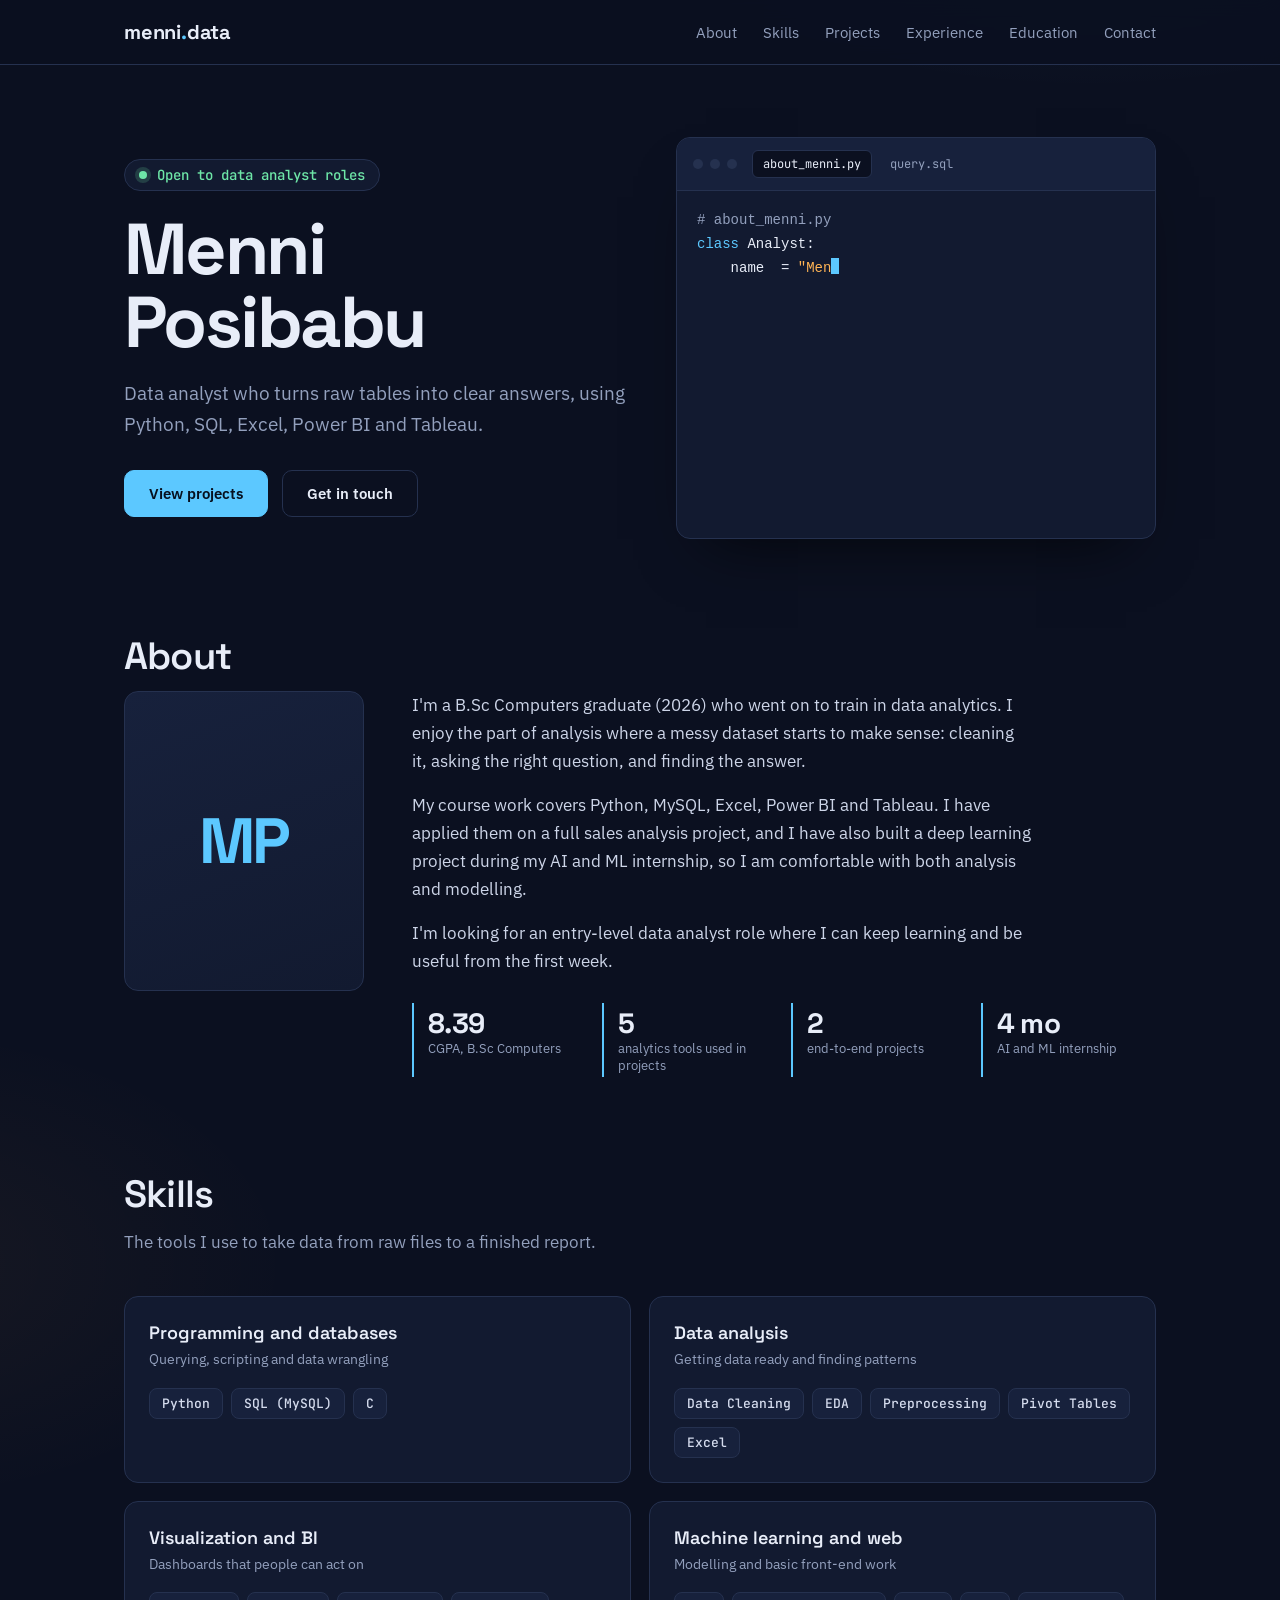
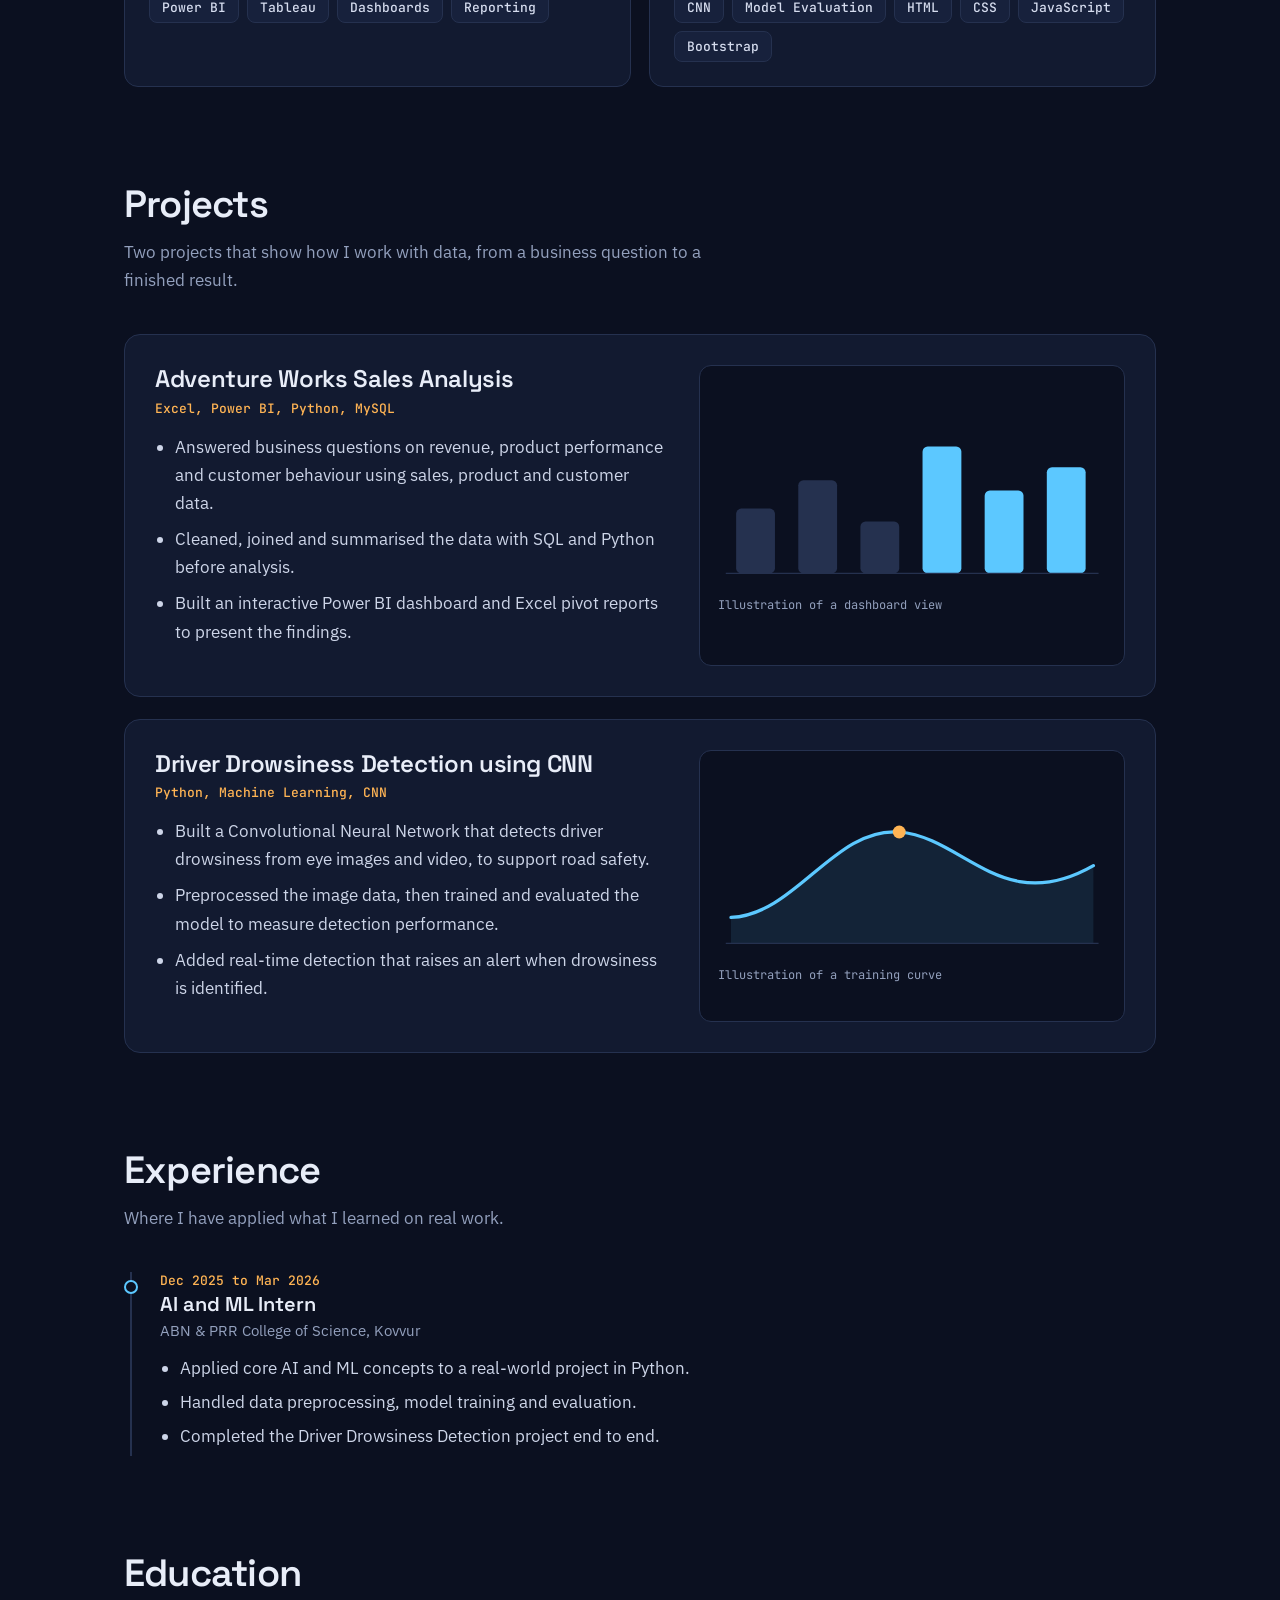
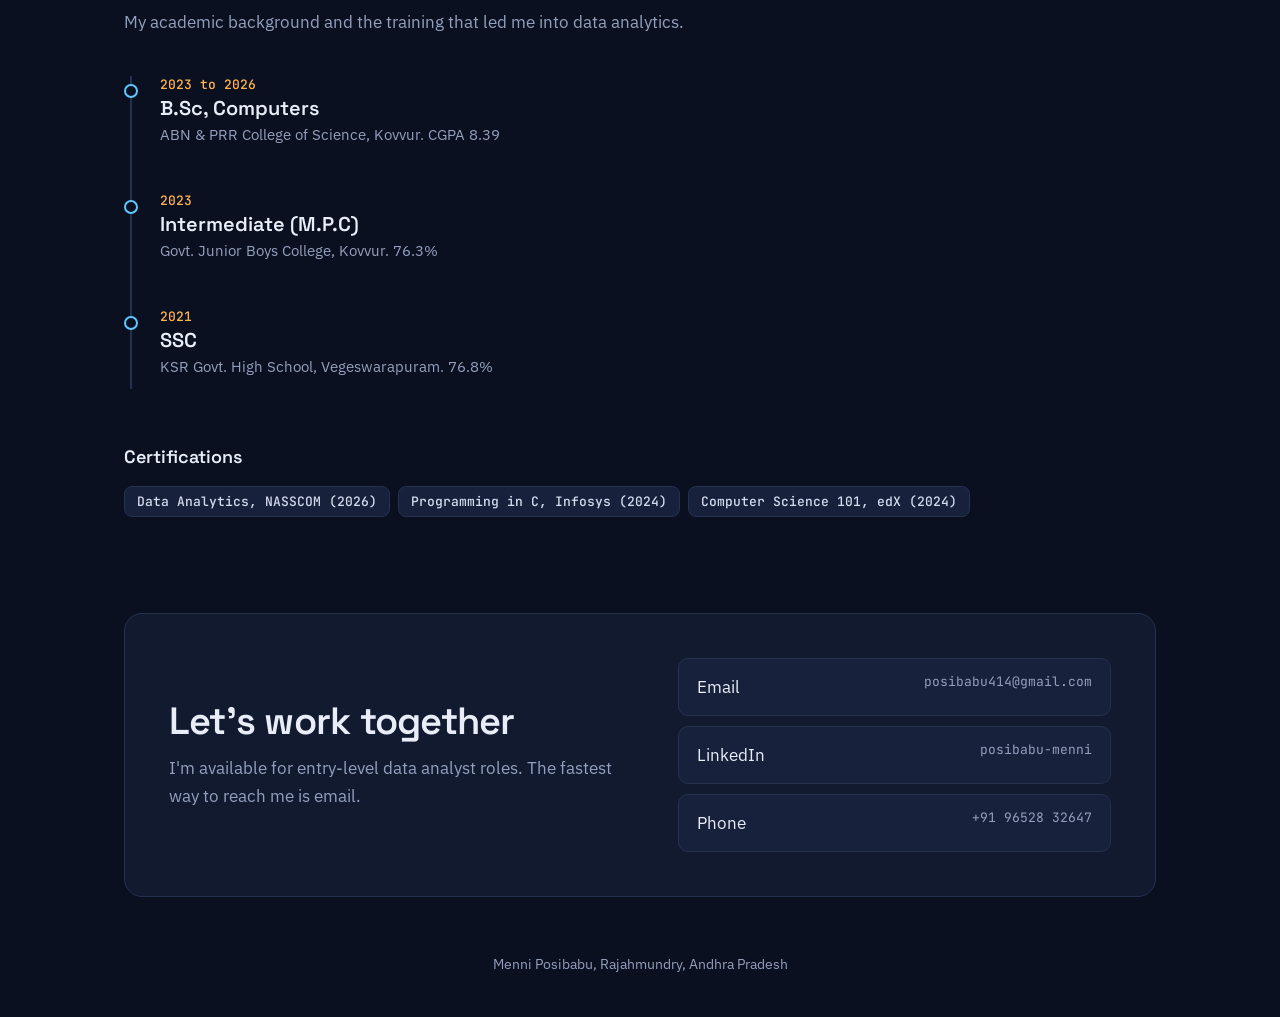
==== Menni Posibabu _ Portfolio.html @ 428c1a7e "Add files via upload" ====
<!DOCTYPE html>
<html lang="en">
<head>
<meta charset="utf-8">
<meta name="viewport" content="width=device-width, initial-scale=1, viewport-fit=cover">
<title>Menni Posibabu | Data Analyst Portfolio</title>
<meta name="description" content="Entry-level data analyst skilled in Python, SQL, Excel, Power BI and Tableau.">
<link rel="preconnect" href="https://fonts.googleapis.com">
<link rel="preconnect" href="https://fonts.gstatic.com" crossorigin>
<link href="https://fonts.googleapis.com/css2?family=IBM+Plex+Sans:wght@400;500;600&family=Space+Grotesk:wght@500;600;700&family=JetBrains+Mono:wght@400;500&display=swap" rel="stylesheet">
<style>
:root{
  color-scheme:dark;
  --bg:#0b1020; --panel:#121a30; --panel2:#17213c; --line:#25314f;
  --text:#e8edf8; --muted:#93a0bd; --accent:#5cc8ff; --accent2:#ffb454; --ok:#6ee7a8;
  --display:"Space Grotesk","Segoe UI",system-ui,sans-serif;
  --body:"IBM Plex Sans","Segoe UI",system-ui,sans-serif;
  --mono:"JetBrains Mono",ui-monospace,Consolas,monospace;
  box-sizing:border-box;
  padding-top:env(safe-area-inset-top,0px);
  padding-bottom:env(safe-area-inset-bottom,0px);
}
*,*::before,*::after{box-sizing:inherit}
html{scroll-behavior:smooth;scroll-padding-top:calc(72px + env(safe-area-inset-top,0px))}
body{margin:0;background:var(--bg);color:var(--text);font:400 17px/1.65 var(--body);-webkit-font-smoothing:antialiased;
  background-image:radial-gradient(900px 500px at 85% -5%,rgba(92,200,255,.10),transparent 60%),radial-gradient(700px 400px at -10% 30%,rgba(255,180,84,.05),transparent 60%)}
body::before{content:"";position:fixed;inset:0 0 auto;height:env(safe-area-inset-top,0px);z-index:30;background:var(--bg)}
a{color:inherit}
:focus-visible{outline:2px solid var(--accent);outline-offset:3px;border-radius:4px}
.wrap{max-width:1080px;margin:0 auto;padding:0 24px}

/* nav */
header{position:sticky;top:env(safe-area-inset-top,0px);z-index:20;background:rgba(11,16,32,.85);backdrop-filter:blur(10px);border-bottom:1px solid var(--line)}
nav{display:flex;align-items:center;justify-content:space-between;height:64px}
.logo{font:700 20px var(--display);text-decoration:none;letter-spacing:-.01em}
.logo span{color:var(--accent)}
nav ul{display:flex;gap:26px;list-style:none;margin:0;padding:0}
nav ul a{text-decoration:none;color:var(--muted);font-size:15px;transition:color .2s}
nav ul a:hover{color:var(--text)}
@media(max-width:700px){nav ul{gap:14px}nav ul li:nth-child(n+4){display:none}}

section{padding:96px 0 0}
h2{font:600 clamp(28px,4vw,38px)/1.15 var(--display);letter-spacing:-.02em;margin:0 0 12px}
.lead{color:var(--muted);max-width:60ch;margin:0 0 40px}

/* hero */
.hero{padding-top:72px;display:grid;grid-template-columns:1.05fr 1fr;gap:48px;align-items:center}
.status{display:inline-flex;align-items:center;gap:10px;font:500 14px var(--mono);color:var(--ok);border:1px solid var(--line);background:var(--panel);padding:6px 14px;border-radius:99px}
.status i{width:8px;height:8px;border-radius:50%;background:var(--ok);box-shadow:0 0 0 4px rgba(110,231,168,.18)}
h1{font:700 clamp(40px,6.4vw,72px)/1.02 var(--display);letter-spacing:-.035em;margin:22px 0 18px}
.hero p{color:var(--muted);font-size:19px;max-width:46ch;margin:0 0 30px}
.btns{display:flex;gap:14px;flex-wrap:wrap}
.btn{display:inline-block;padding:13px 24px;border-radius:10px;font:600 15px var(--body);text-decoration:none;border:1px solid var(--line);transition:transform .15s,border-color .2s,background .2s}
.btn:hover{transform:translateY(-2px);border-color:var(--accent)}
.btn.primary{background:var(--accent);color:#06101f;border-color:var(--accent)}
.btn.primary:hover{background:#86d8ff}

/* console - the one memorable element */
.console{background:var(--panel);border:1px solid var(--line);border-radius:14px;box-shadow:0 30px 60px -30px rgba(0,0,0,.7);overflow:hidden;font:400 14px/1.7 var(--mono)}
.console .bar{display:flex;align-items:center;gap:7px;padding:12px 16px;border-bottom:1px solid var(--line);background:var(--panel2);color:var(--muted);font-size:12px}
.console .bar b{width:10px;height:10px;border-radius:50%;background:var(--line)}
.console .bar .tab{font:inherit;color:var(--muted);background:transparent;border:1px solid transparent;border-radius:6px;padding:3px 10px;cursor:pointer}
.console .bar b+.tab{margin-left:8px}
.console .bar .tab.on{color:var(--text);background:var(--bg);border-color:var(--line)}
.console pre{margin:0;padding:18px 20px;white-space:pre-wrap;min-height:150px;color:var(--text)}
.k{color:var(--accent)}.s{color:var(--accent2)}.c{color:var(--muted)}
.caret{display:inline-block;width:8px;height:16px;background:var(--accent);vertical-align:-2px;animation:blink 1s steps(2) infinite}
@keyframes blink{50%{opacity:0}}
.result{padding:0 20px 18px;opacity:0;transition:opacity .6s}
.result.show{opacity:1}
.result table{width:100%;border-collapse:collapse;font-size:13px}
.result th,.result td{text-align:left;padding:8px 10px;border-top:1px solid var(--line);vertical-align:top}
.result th{color:var(--muted);font-weight:400;width:26%}
.result td{color:var(--text)}
@media(max-width:860px){.hero{grid-template-columns:1fr;gap:36px}}

/* about */
.about{display:grid;grid-template-columns:240px 1fr;gap:48px;align-items:start}
.photo{width:240px;height:300px;border-radius:14px;border:1px solid var(--line);background:linear-gradient(160deg,var(--panel2),var(--panel));display:grid;place-items:center;overflow:hidden}
.photo span{font:700 64px var(--display);color:var(--accent);letter-spacing:-.04em}
.photo img{width:100%;height:100%;object-fit:cover;display:none}
.photo.has-img img{display:block}.photo.has-img span{display:none}
.about p{margin:0 0 16px;max-width:62ch;color:#cdd5e8}
.facts{display:grid;grid-template-columns:repeat(4,1fr);gap:14px;margin-top:28px}
.fact{border-left:2px solid var(--accent);padding:2px 0 2px 14px}
.fact b{display:block;font:700 28px var(--display);letter-spacing:-.02em}
.fact small{color:var(--muted);font-size:13px;line-height:1.3;display:block}
@media(max-width:760px){.about{grid-template-columns:1fr;gap:28px}.photo{width:180px;height:220px}.facts{grid-template-columns:repeat(2,1fr)}}

/* skills */
.skills{display:grid;grid-template-columns:repeat(2,1fr);gap:18px}
.group{background:var(--panel);border:1px solid var(--line);border-radius:14px;padding:24px}
.group h3{font:600 18px var(--display);margin:0 0 4px}
.group p{margin:0 0 16px;color:var(--muted);font-size:14px}
.chips{display:flex;flex-wrap:wrap;gap:8px}
.chip{font:500 13px var(--mono);padding:6px 12px;border-radius:8px;background:var(--panel2);border:1px solid var(--line);color:#d5dcee}
@media(max-width:700px){.skills{grid-template-columns:1fr}}

/* projects */
.proj{display:grid;gap:22px}
.card{background:var(--panel);border:1px solid var(--line);border-radius:16px;padding:30px;display:grid;grid-template-columns:1.2fr 1fr;gap:32px;transition:border-color .25s}
.card:hover{border-color:#3a4c78}
.card h3{font:600 24px/1.2 var(--display);letter-spacing:-.015em;margin:0 0 6px}
.tag{color:var(--accent2);font:500 13px var(--mono);margin:0 0 16px}
.card ul{margin:0 0 20px;padding-left:20px;color:#cdd5e8}
.card li{margin-bottom:8px}
.viz{background:var(--bg);border:1px solid var(--line);border-radius:12px;padding:18px;display:flex;flex-direction:column;justify-content:center;min-height:200px}
.viz svg{width:100%;height:auto;display:block}
.viz small{color:var(--muted);font:12px var(--mono);margin-top:10px}
@media(max-width:820px){.card{grid-template-columns:1fr;padding:22px}}

/* experience */
.tl{border-left:2px solid var(--line);margin-left:6px;padding-left:28px;display:grid;gap:34px}
.item{position:relative}
.item::before{content:"";position:absolute;left:-36px;top:8px;width:14px;height:14px;border-radius:50%;background:var(--bg);border:2px solid var(--accent)}
.item .when{font:500 13px var(--mono);color:var(--accent2)}
.item h3{font:600 20px var(--display);margin:2px 0 2px}
.item .where{color:var(--muted);font-size:15px;margin-bottom:10px}
.item ul{margin:0;padding-left:20px;color:#cdd5e8}
.item li{margin-bottom:6px}
.sub{font:600 18px var(--display);margin:56px 0 18px}

/* contact */
.contact{text-align:left;background:var(--panel);border:1px solid var(--line);border-radius:18px;padding:44px;display:grid;grid-template-columns:1.1fr 1fr;gap:32px;align-items:center}
.contact h2{margin:0 0 10px}
.contact p{color:var(--muted);margin:0}
.links{display:grid;gap:10px}
.links a{display:flex;justify-content:space-between;gap:12px;padding:14px 18px;border:1px solid var(--line);border-radius:10px;text-decoration:none;background:var(--panel2);transition:border-color .2s,transform .15s;word-break:break-all}
.links a:hover{border-color:var(--accent);transform:translateX(3px)}
.links span{color:var(--muted);font:13px var(--mono);flex:none}
@media(max-width:760px){.contact{grid-template-columns:1fr;padding:28px}}
footer{padding:56px 0 40px;color:var(--muted);font-size:14px;text-align:center}

@media(prefers-reduced-motion:reduce){*{animation:none!important;transition:none!important;scroll-behavior:auto!important}.result{opacity:1}}
</style>
</head>
<body>
<header>
  <div class="wrap"><nav>
    <a class="logo" href="#top">menni<span>.</span>data</a>
    <ul>
      <li><a href="#about">About</a></li>
      <li><a href="#skills">Skills</a></li>
      <li><a href="#projects">Projects</a></li>
      <li><a href="#experience">Experience</a></li>
      <li><a href="#education">Education</a></li>
      <li><a href="#contact">Contact</a></li>
    </ul>
  </nav></div>
</header>

<main id="top">
<div class="wrap">

  <div class="hero">
    <div>
      <span class="status"><i></i>Open to data analyst roles</span>
      <h1>Menni Posibabu</h1>
      <p>Data analyst who turns raw tables into clear answers, using Python, SQL, Excel, Power BI and Tableau.</p>
      <div class="btns">
        <a class="btn primary" href="#projects">View projects</a>
        <a class="btn" href="#contact">Get in touch</a>
      </div>
    </div>
    <div class="console" aria-label="Animated code snippet describing Menni">
      <div class="bar"><b></b><b></b><b></b><button class="tab on" data-t="py" aria-pressed="true">about_menni.py</button><button class="tab" data-t="sql" aria-pressed="false">query.sql</button></div>
      <pre id="q" aria-live="off"></pre>
      <div class="result" id="res">
        <table>
          <tr><th>role</th><td>Data Analyst (entry level)</td></tr>
          <tr><th>tools</th><td>Python, MySQL, Excel, Power BI, Tableau</td></tr>
          <tr><th>based_in</th><td>Rajahmundry, India</td></tr>
          <tr><th>status</th><td style="color:var(--ok)">open_to_work = TRUE</td></tr>
        </table>
      </div>
    </div>
  </div>

  <section id="about">
    <h2>About</h2>
    <div class="about">
      <div class="photo" id="photo">
        <!-- To add your photo, set the src below to your image file, e.g. src="me.jpg" -->
        <img id="photoimg" alt="Portrait of Menni Posibabu" src="">
        <span>MP</span>
      </div>
      <div>
        <p>I'm a B.Sc Computers graduate (2026) who went on to train in data analytics. I enjoy the part of analysis where a messy dataset starts to make sense: cleaning it, asking the right question, and finding the answer.</p>
        <p>My course work covers Python, MySQL, Excel, Power BI and Tableau. I have applied them on a full sales analysis project, and I have also built a deep learning project during my AI and ML internship, so I am comfortable with both analysis and modelling.</p>
        <p>I'm looking for an entry-level data analyst role where I can keep learning and be useful from the first week.</p>
        <div class="facts">
          <div class="fact"><b>8.39</b><small>CGPA, B.Sc Computers</small></div>
          <div class="fact"><b>5</b><small>analytics tools used in projects</small></div>
          <div class="fact"><b>2</b><small>end-to-end projects</small></div>
          <div class="fact"><b>4 mo</b><small>AI and ML internship</small></div>
        </div>
      </div>
    </div>
  </section>

  <section id="skills">
    <h2>Skills</h2>
    <p class="lead">The tools I use to take data from raw files to a finished report.</p>
    <div class="skills">
      <div class="group"><h3>Programming and databases</h3><p>Querying, scripting and data wrangling</p>
        <div class="chips"><span class="chip">Python</span><span class="chip">SQL (MySQL)</span><span class="chip">C</span></div></div>
      <div class="group"><h3>Data analysis</h3><p>Getting data ready and finding patterns</p>
        <div class="chips"><span class="chip">Data Cleaning</span><span class="chip">EDA</span><span class="chip">Preprocessing</span><span class="chip">Pivot Tables</span><span class="chip">Excel</span></div></div>
      <div class="group"><h3>Visualization and BI</h3><p>Dashboards that people can act on</p>
        <div class="chips"><span class="chip">Power BI</span><span class="chip">Tableau</span><span class="chip">Dashboards</span><span class="chip">Reporting</span></div></div>
      <div class="group"><h3>Machine learning and web</h3><p>Modelling and basic front-end work</p>
        <div class="chips"><span class="chip">CNN</span><span class="chip">Model Evaluation</span><span class="chip">HTML</span><span class="chip">CSS</span><span class="chip">JavaScript</span><span class="chip">Bootstrap</span></div></div>
    </div>
  </section>

  <section id="projects">
    <h2>Projects</h2>
    <p class="lead">Two projects that show how I work with data, from a business question to a finished result.</p>
    <div class="proj">

      <article class="card">
        <div>
          <h3>Adventure Works Sales Analysis</h3>
          <p class="tag">Excel, Power BI, Python, MySQL</p>
          <ul>
            <li>Answered business questions on revenue, product performance and customer behaviour using sales, product and customer data.</li>
            <li>Cleaned, joined and summarised the data with SQL and Python before analysis.</li>
            <li>Built an interactive Power BI dashboard and Excel pivot reports to present the findings.</li>
          </ul>
        </div>
        <div class="viz" aria-hidden="true">
          <svg viewBox="0 0 300 130" role="img">
            <g fill="#25314f"><rect x="14" y="70" width="30" height="50" rx="4"/><rect x="62" y="48" width="30" height="72" rx="4"/><rect x="110" y="80" width="30" height="40" rx="4"/></g>
            <g fill="#5cc8ff"><rect x="158" y="22" width="30" height="98" rx="4"/><rect x="206" y="56" width="30" height="64" rx="4"/><rect x="254" y="38" width="30" height="82" rx="4"/></g>
            <line x1="6" y1="120" x2="294" y2="120" stroke="#25314f"/>
          </svg>
          <small>Illustration of a dashboard view</small>
        </div>
      </article>

      <article class="card">
        <div>
          <h3>Driver Drowsiness Detection using CNN</h3>
          <p class="tag">Python, Machine Learning, CNN</p>
          <ul>
            <li>Built a Convolutional Neural Network that detects driver drowsiness from eye images and video, to support road safety.</li>
            <li>Preprocessed the image data, then trained and evaluated the model to measure detection performance.</li>
            <li>Added real-time detection that raises an alert when drowsiness is identified.</li>
          </ul>
        </div>
        <div class="viz" aria-hidden="true">
          <svg viewBox="0 0 300 130" role="img">
            <g fill="none" stroke="#5cc8ff" stroke-width="2.5" stroke-linecap="round" stroke-linejoin="round">
              <path d="M10 100 C60 98 90 30 140 34 S220 100 290 60"/>
            </g>
            <path d="M10 100 C60 98 90 30 140 34 S220 100 290 60 L290 120 L10 120Z" fill="#5cc8ff" opacity=".1"/>
            <circle cx="140" cy="34" r="5" fill="#ffb454"/>
            <line x1="6" y1="120" x2="294" y2="120" stroke="#25314f"/>
          </svg>
          <small>Illustration of a training curve</small>
        </div>
      </article>

    </div>
  </section>

  <section id="experience">
    <h2>Experience</h2>
    <p class="lead">Where I have applied what I learned on real work.</p>
    <div class="tl">
      <div class="item">
        <div class="when">Dec 2025 to Mar 2026</div>
        <h3>AI and ML Intern</h3>
        <div class="where">ABN &amp; PRR College of Science, Kovvur</div>
        <ul>
          <li>Applied core AI and ML concepts to a real-world project in Python.</li>
          <li>Handled data preprocessing, model training and evaluation.</li>
          <li>Completed the Driver Drowsiness Detection project end to end.</li>
        </ul>
      </div>
    </div>
  </section>

  <section id="education">
    <h2>Education</h2>
    <p class="lead">My academic background and the training that led me into data analytics.</p>
    <div class="tl">
      <div class="item">
        <div class="when">2023 to 2026</div>
        <h3>B.Sc, Computers</h3>
        <div class="where">ABN &amp; PRR College of Science, Kovvur. CGPA 8.39</div>
      </div>
      <div class="item">
        <div class="when">2023</div>
        <h3>Intermediate (M.P.C)</h3>
        <div class="where">Govt. Junior Boys College, Kovvur. 76.3%</div>
      </div>
      <div class="item">
        <div class="when">2021</div>
        <h3>SSC</h3>
        <div class="where">KSR Govt. High School, Vegeswarapuram. 76.8%</div>
      </div>
    </div>
    <h3 class="sub">Certifications</h3>
    <div class="chips">
      <span class="chip">Data Analytics, NASSCOM (2026)</span>
      <span class="chip">Programming in C, Infosys (2024)</span>
      <span class="chip">Computer Science 101, edX (2024)</span>
    </div>
  </section>

  <section id="contact">
    <div class="contact">
      <div>
        <h2>Let's work together</h2>
        <p>I'm available for entry-level data analyst roles. The fastest way to reach me is email.</p>
      </div>
      <div class="links">
        <a href="mailto:posibabu414@gmail.com">Email <span>posibabu414@gmail.com</span></a>
        <a href="https://linkedin.com/in/posibabu-menni-a346b5442" target="_blank" rel="noopener">LinkedIn <span>posibabu-menni</span></a>
        <a href="tel:+919652832647">Phone <span>+91 96528 32647</span></a>
      </div>
    </div>
  </section>

</div>
</main>
<footer><div class="wrap">Menni Posibabu, Rajahmundry, Andhra Pradesh</div></footer>

<script>
(function(){
  var img=document.getElementById('photoimg'),box=document.getElementById('photo');
  if(img.getAttribute('src')){box.classList.add('has-img')}
  var q=document.getElementById('q'),res=document.getElementById('res'),tabs=document.querySelectorAll('.tab');
  var code={
    py:'<span class="c"># about_menni.py</span>\n<span class="k">class</span> Analyst:\n    name  = <span class="s">"Menni Posibabu"</span>\n    tools = [<span class="s">"Python"</span>, <span class="s">"SQL"</span>, <span class="s">"Excel"</span>, <span class="s">"Power BI"</span>, <span class="s">"Tableau"</span>]\n    open_to_work = <span class="k">True</span>\n\n<span class="k">print</span>(Analyst.name)',
    sql:'<span class="k">SELECT</span> role, tools, based_in, status\n<span class="k">FROM</span>   analyst\n<span class="k">WHERE</span>  name = <span class="s">\'Menni Posibabu\'</span>;'
  };
  var reduce=window.matchMedia('(prefers-reduced-motion: reduce)').matches;
  var run=0;
  function part(html,n){
    var out='',inTag=false,count=0,idx=0;
    while(idx<html.length&&count<n){
      var ch=html[idx];
      if(ch==='<'){inTag=true}
      out+=ch;
      if(ch==='>'&&inTag){inTag=false}
      else if(!inTag){count++}
      idx++;
    }
    var opens=(out.match(/<span/g)||[]).length,closes=(out.match(/<\/span>/g)||[]).length;
    if(opens>closes){out+='</span>'}
    return out;
  }
  function typeIt(key){
    var id=++run,html=code[key],plain=html.replace(/<[^>]+>/g,''),i=0;
    res.classList.remove('show');
    if(reduce){q.innerHTML=html;res.classList.add('show');return}
    function tick(){
      if(id!==run)return;
      i++;
      q.innerHTML=part(html,i)+'<span class="caret"></span>';
      if(i<plain.length){setTimeout(tick,i%11===0?70:20)}
      else{setTimeout(function(){if(id!==run)return;q.innerHTML=html;res.classList.add('show')},300)}
    }
    setTimeout(tick,key==='py'?500:100);
  }
  tabs.forEach(function(t){
    t.addEventListener('click',function(){
      tabs.forEach(function(x){x.classList.remove('on');x.setAttribute('aria-pressed','false')});
      t.classList.add('on');t.setAttribute('aria-pressed','true');
      typeIt(t.getAttribute('data-t'));
    });
  });
  typeIt('py');
})();
</script>
</body>
</html>
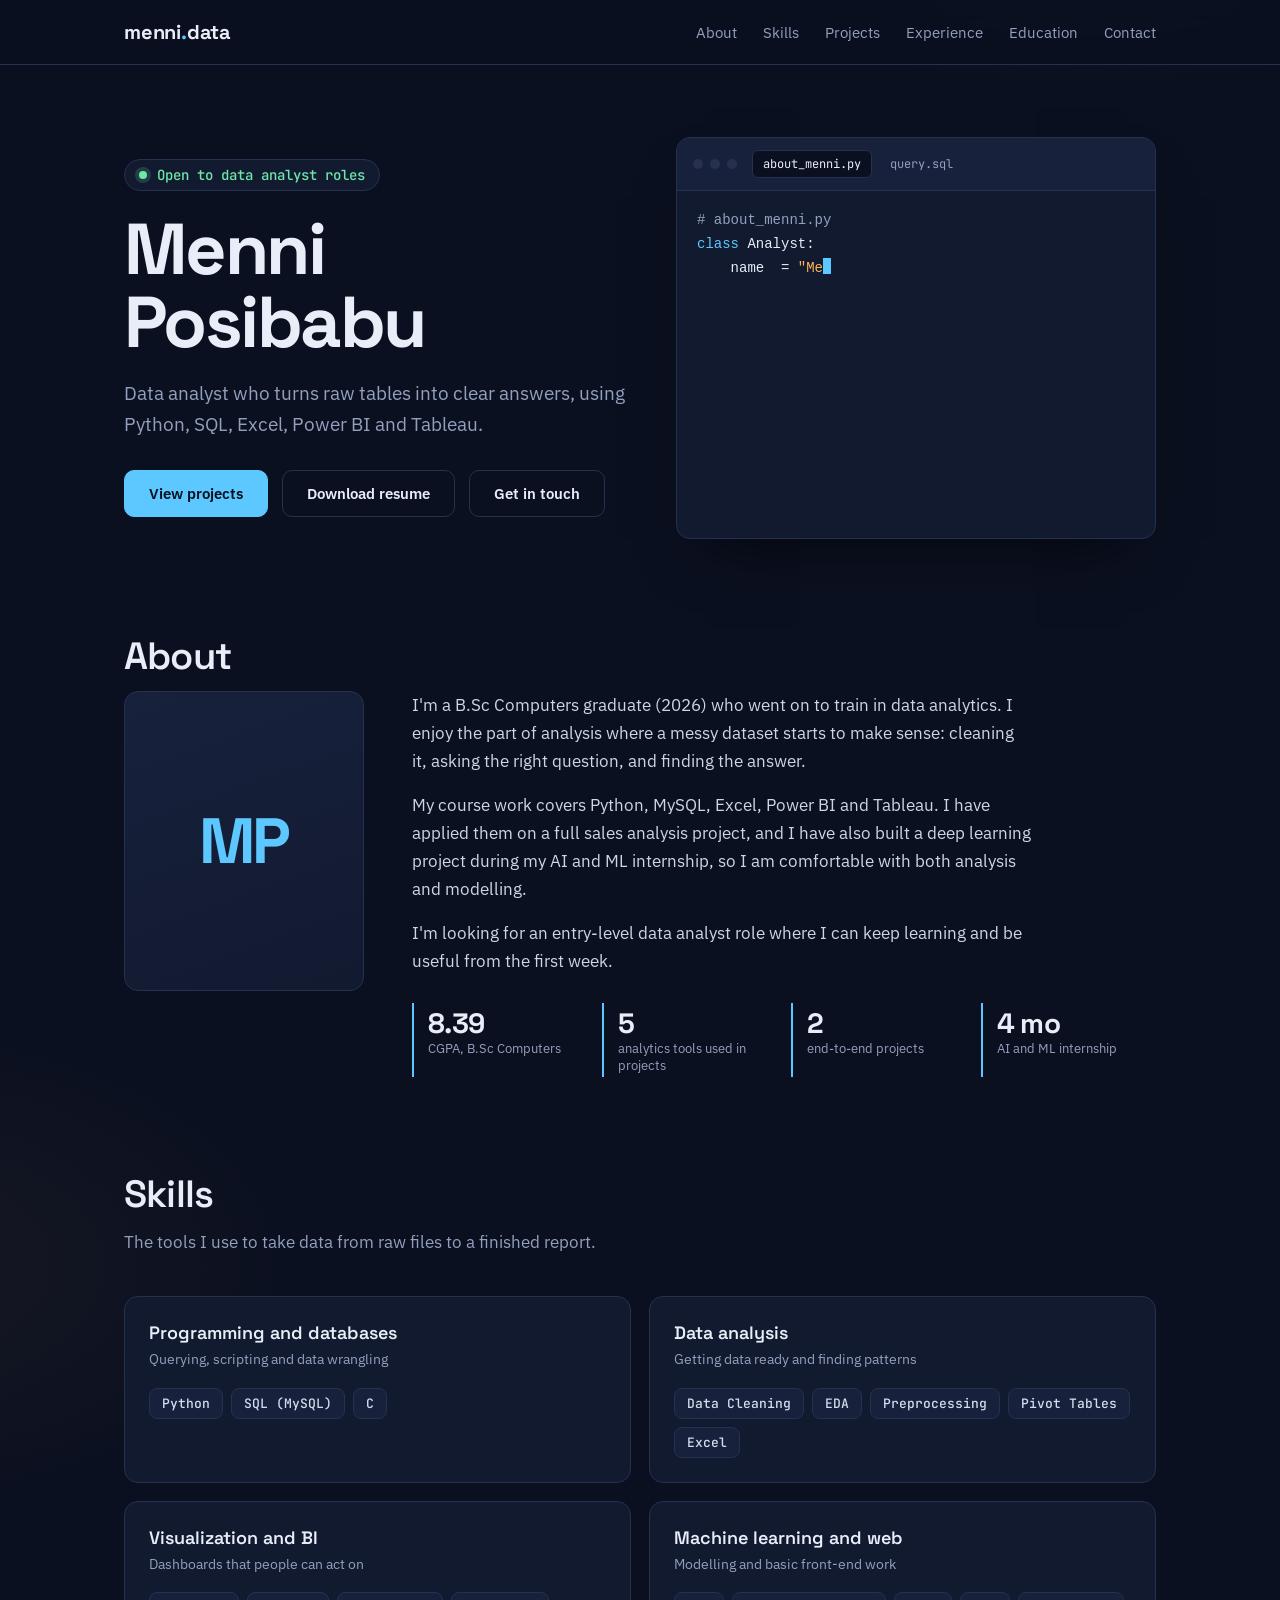
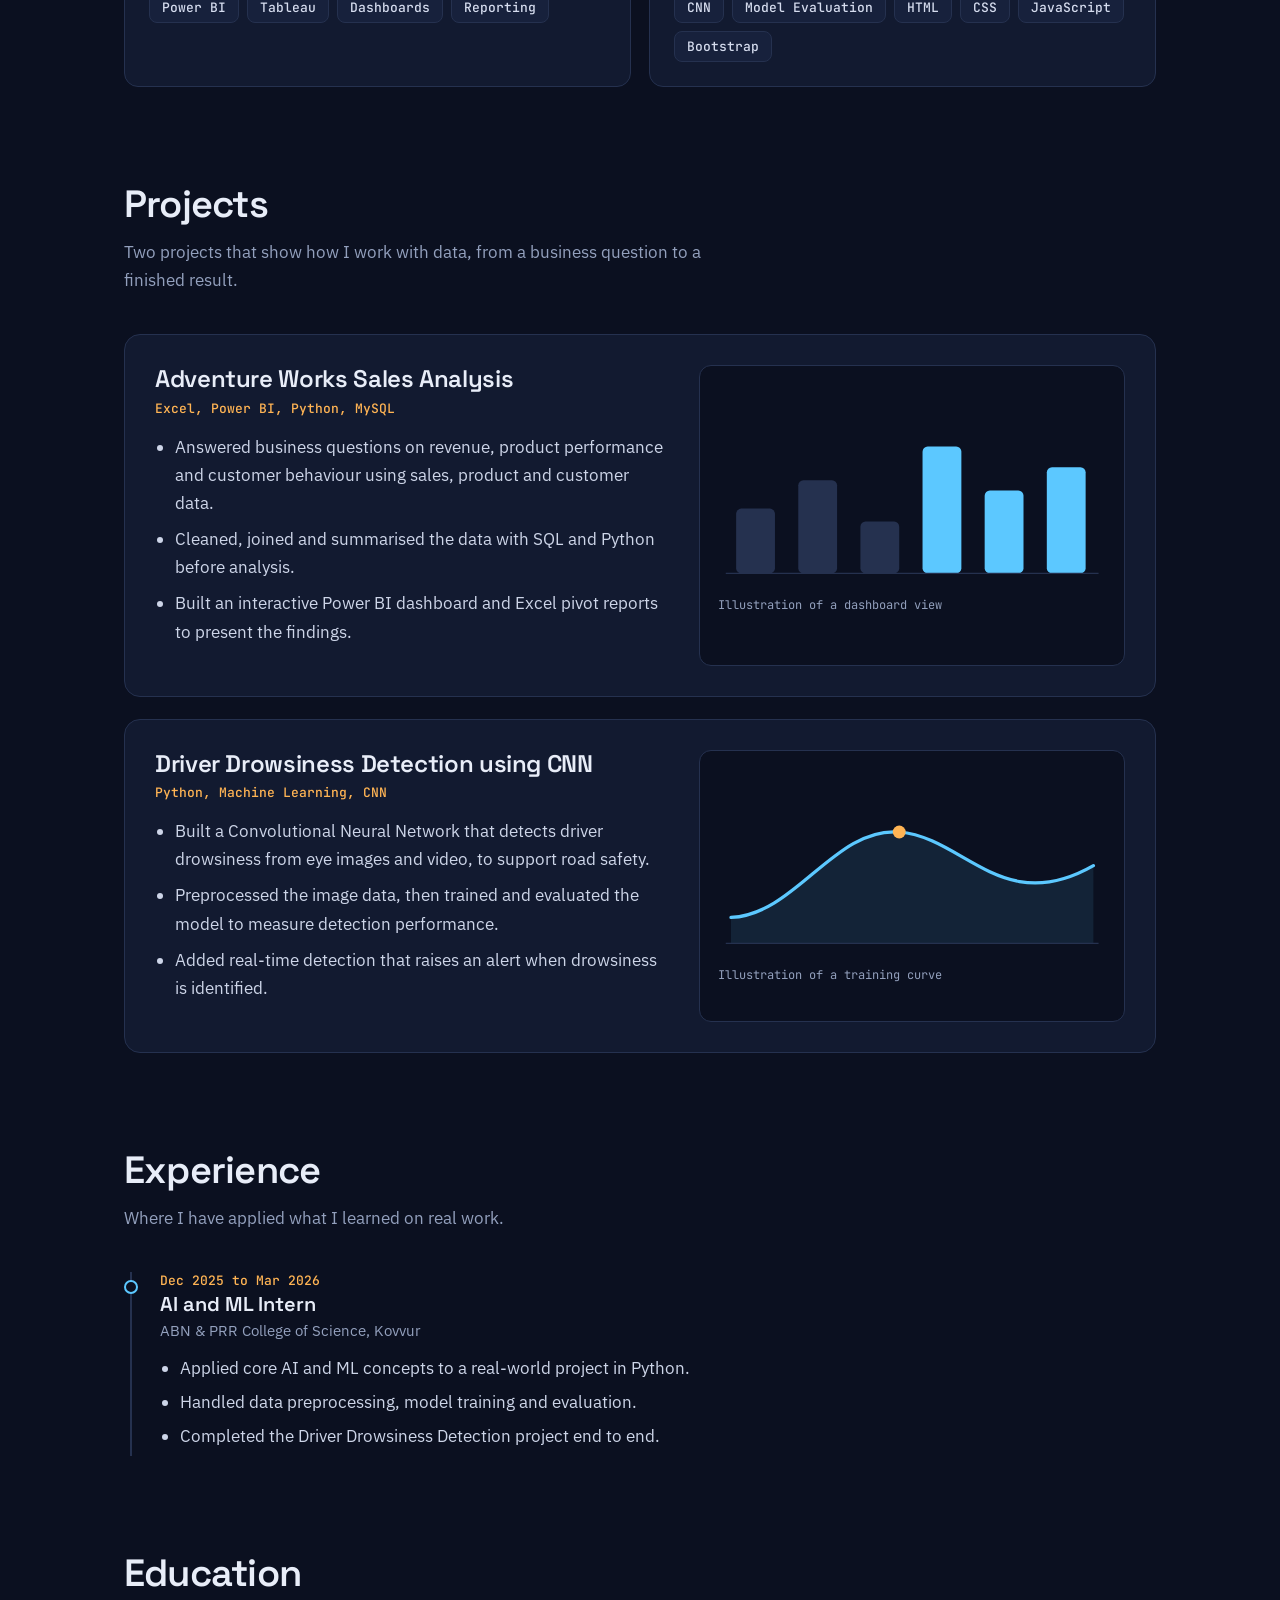
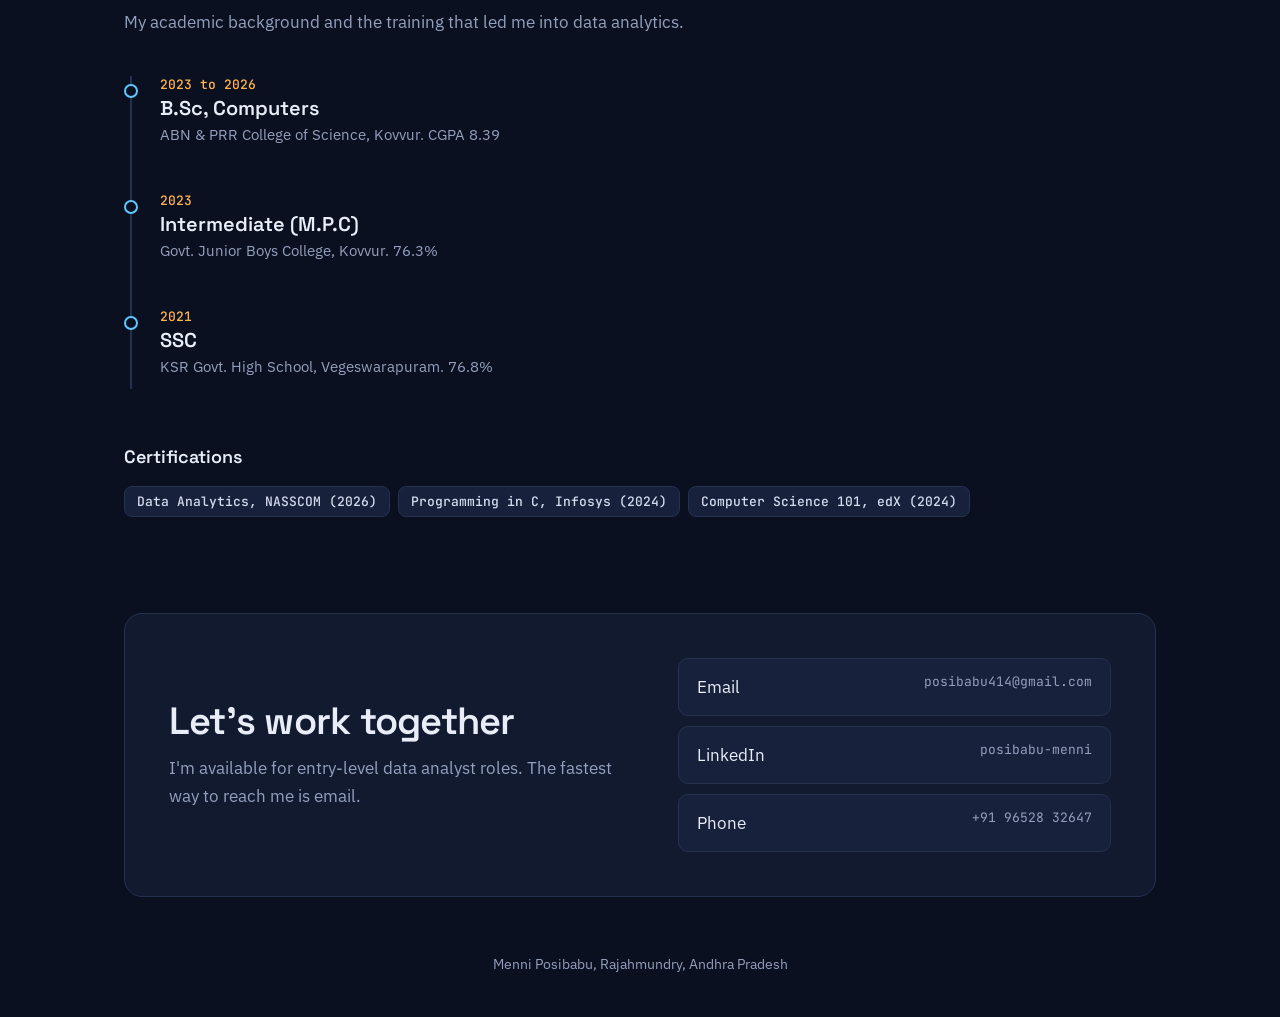
==== commit a8b5ecc6: "Add files via upload" ====
--- a/Menni Posibabu _ Portfolio.html
+++ b/Menni Posibabu _ Portfolio.html
@@ -159,6 +159,7 @@
       <p>Data analyst who turns raw tables into clear answers, using Python, SQL, Excel, Power BI and Tableau.</p>
       <div class="btns">
         <a class="btn primary" href="#projects">View projects</a>
+        <a class="btn" href="MyResume(word).docx" download="Menni_Posibabu_Resume.docx">Download resume</a>
         <a class="btn" href="#contact">Get in touch</a>
       </div>
     </div>
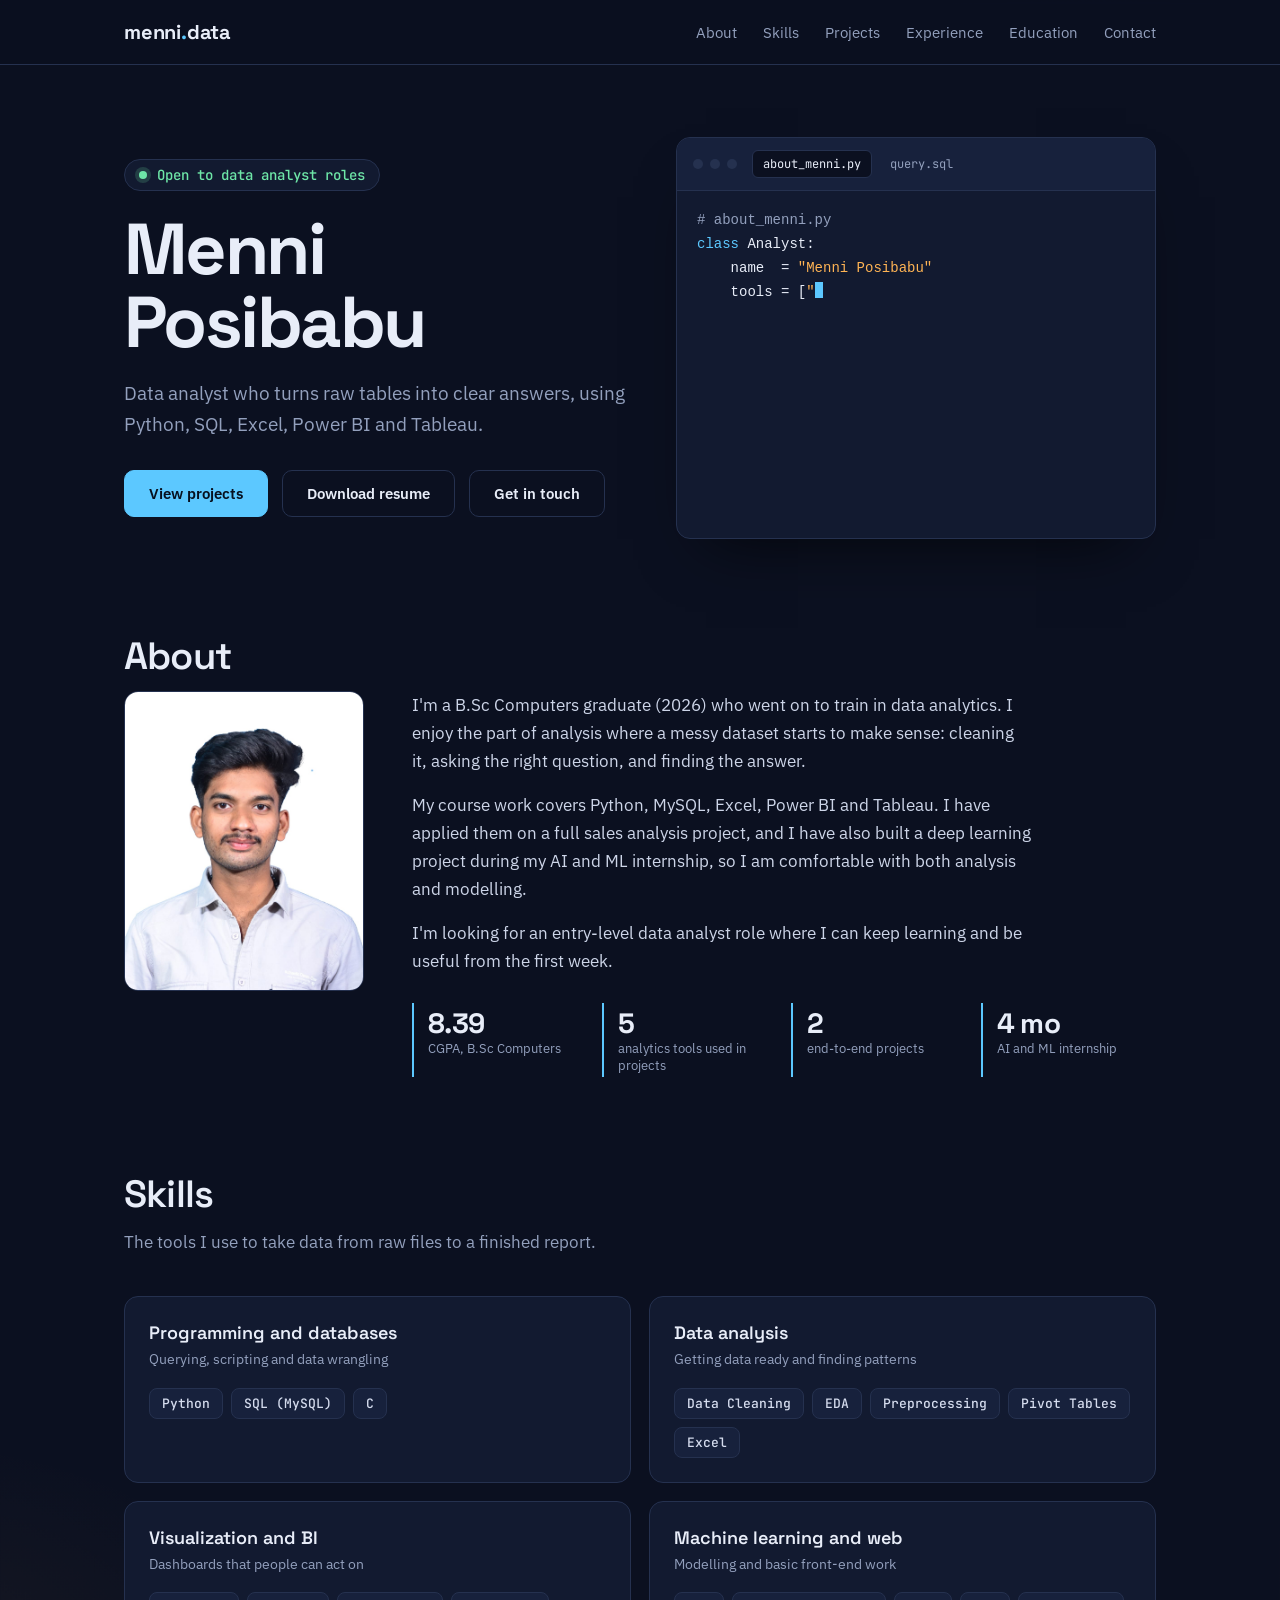
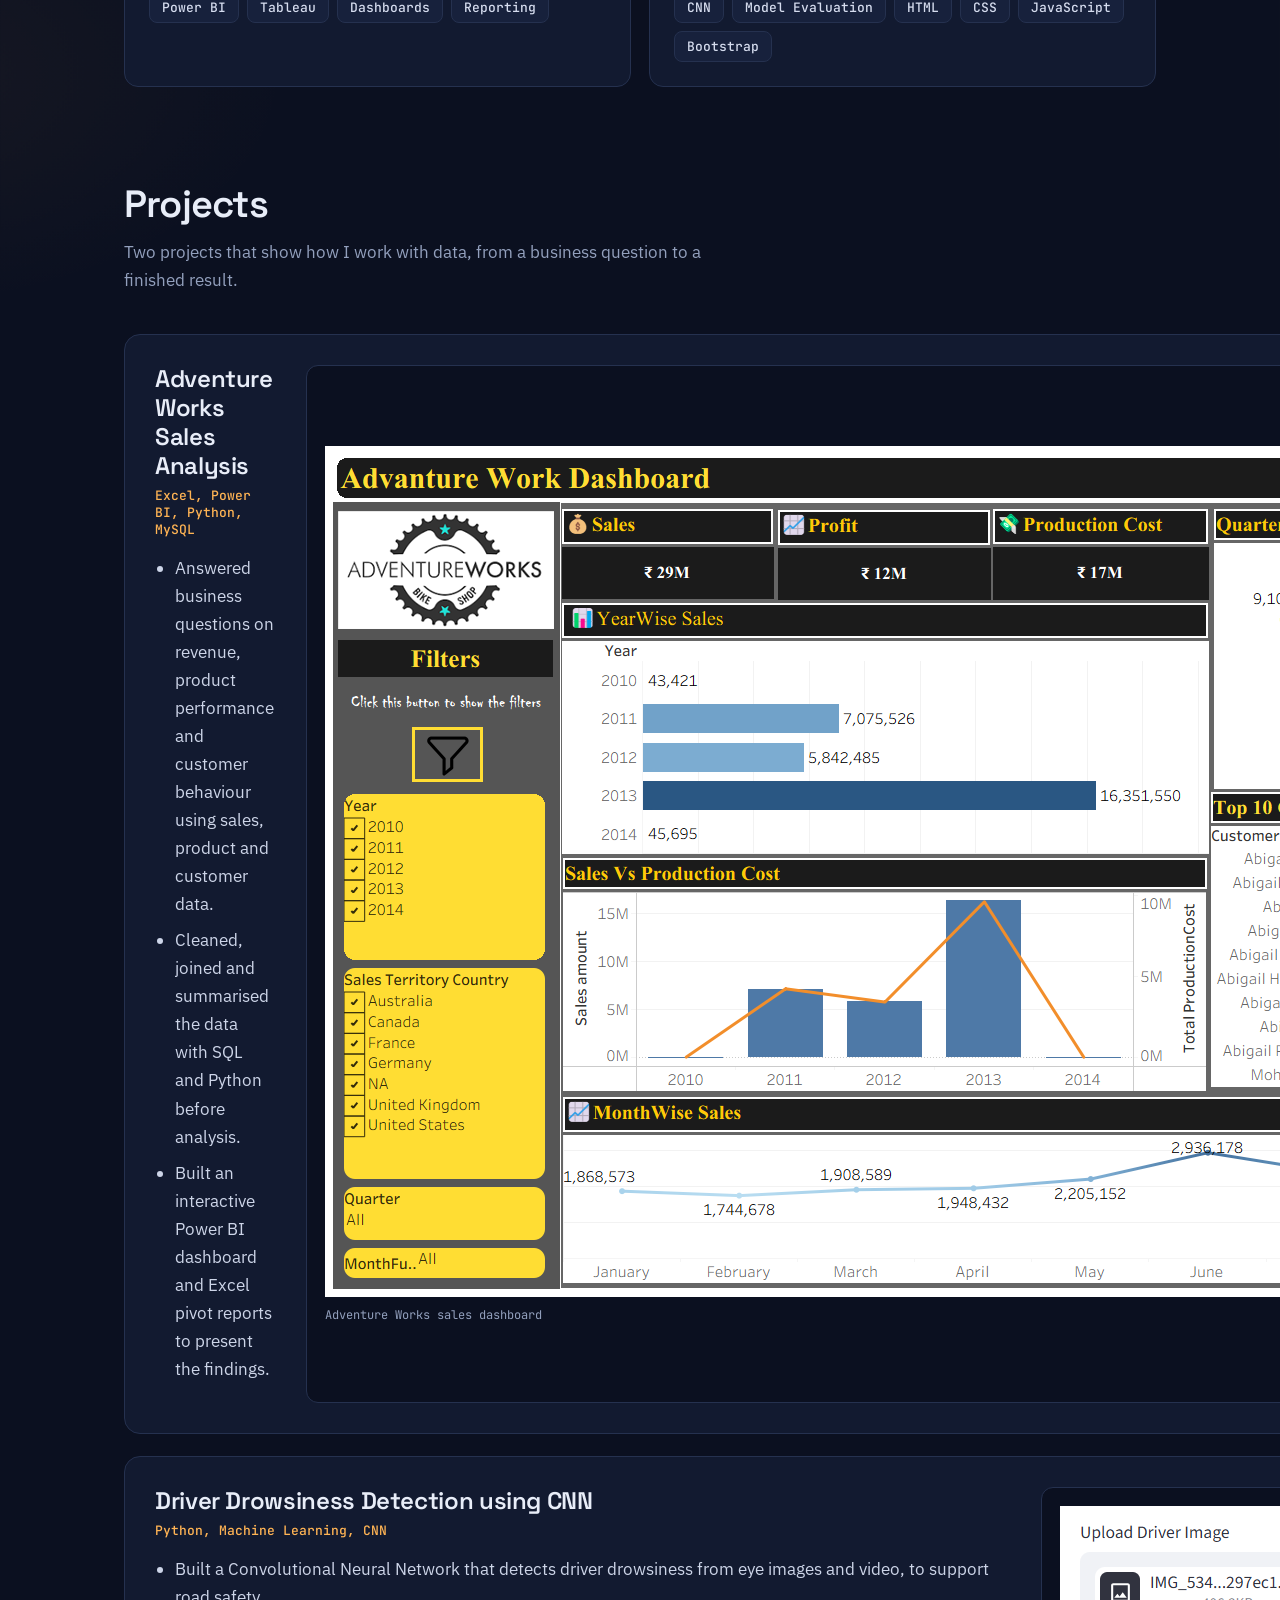
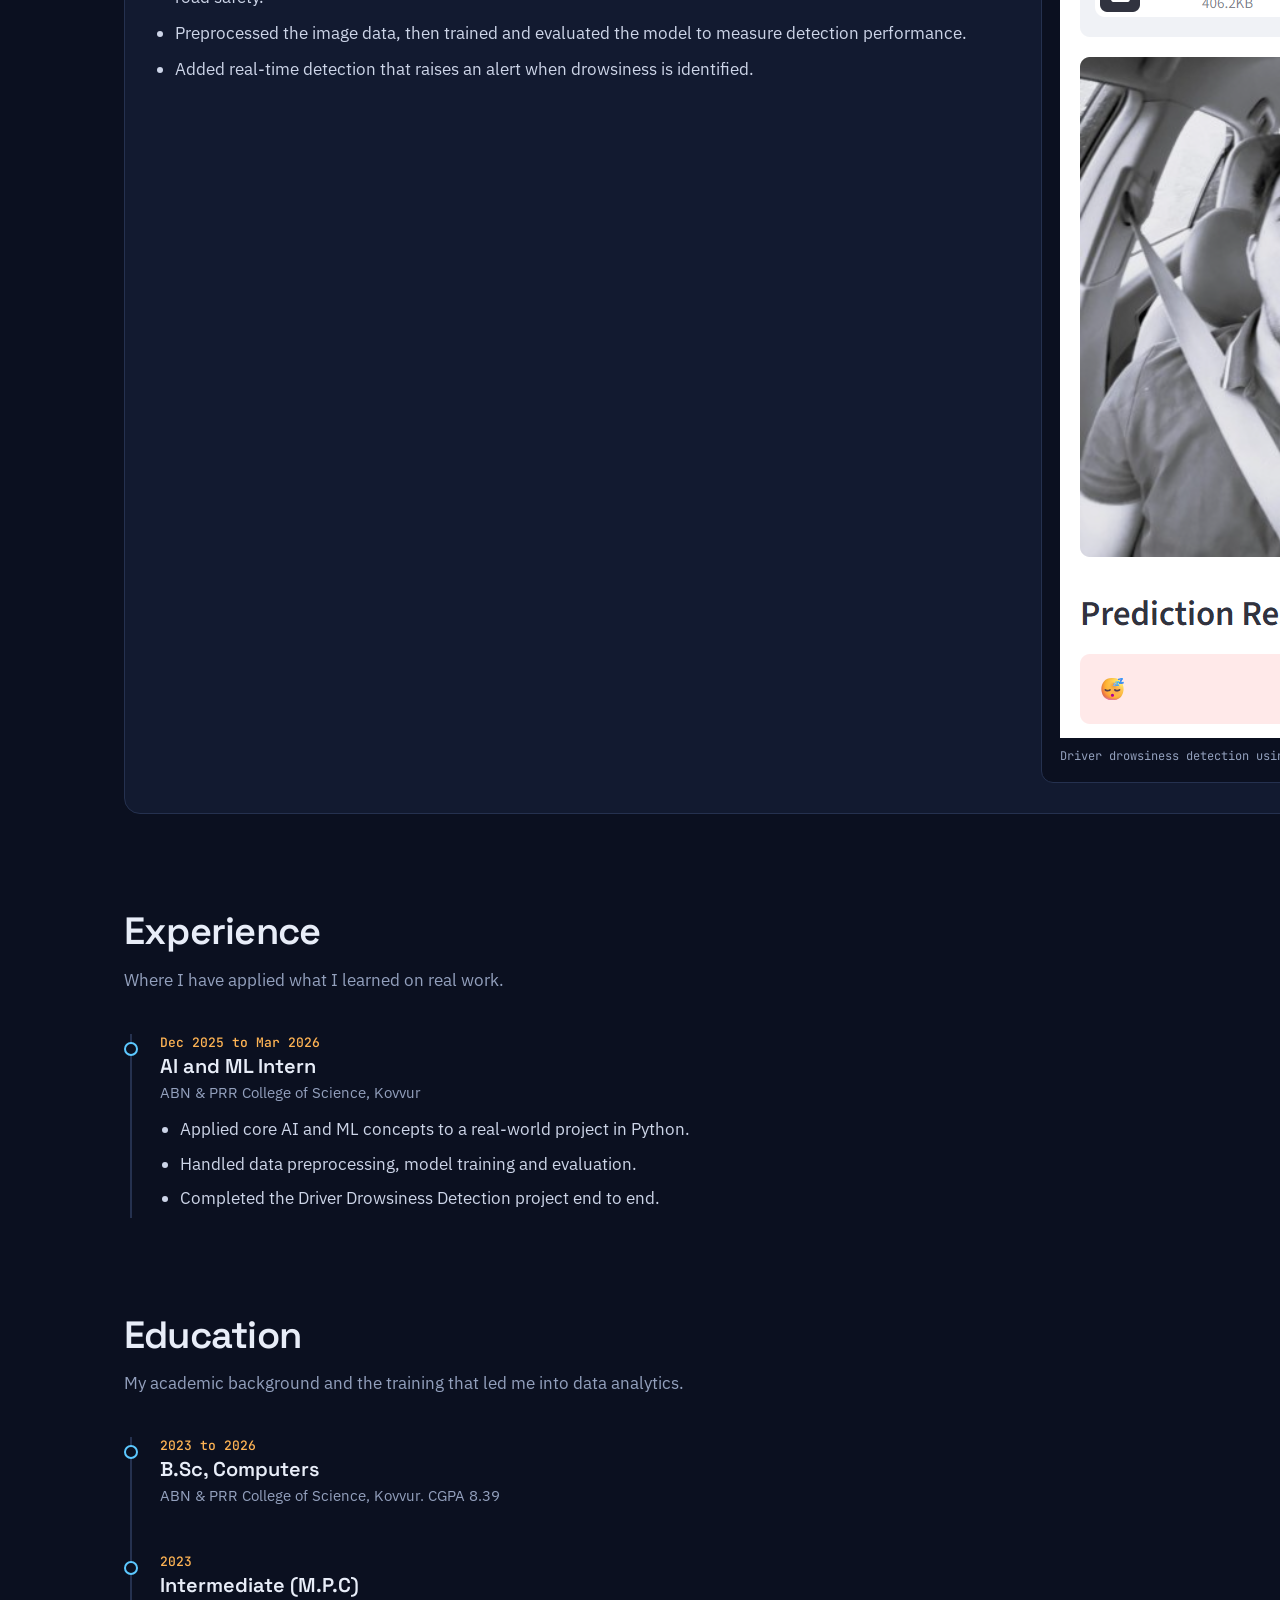
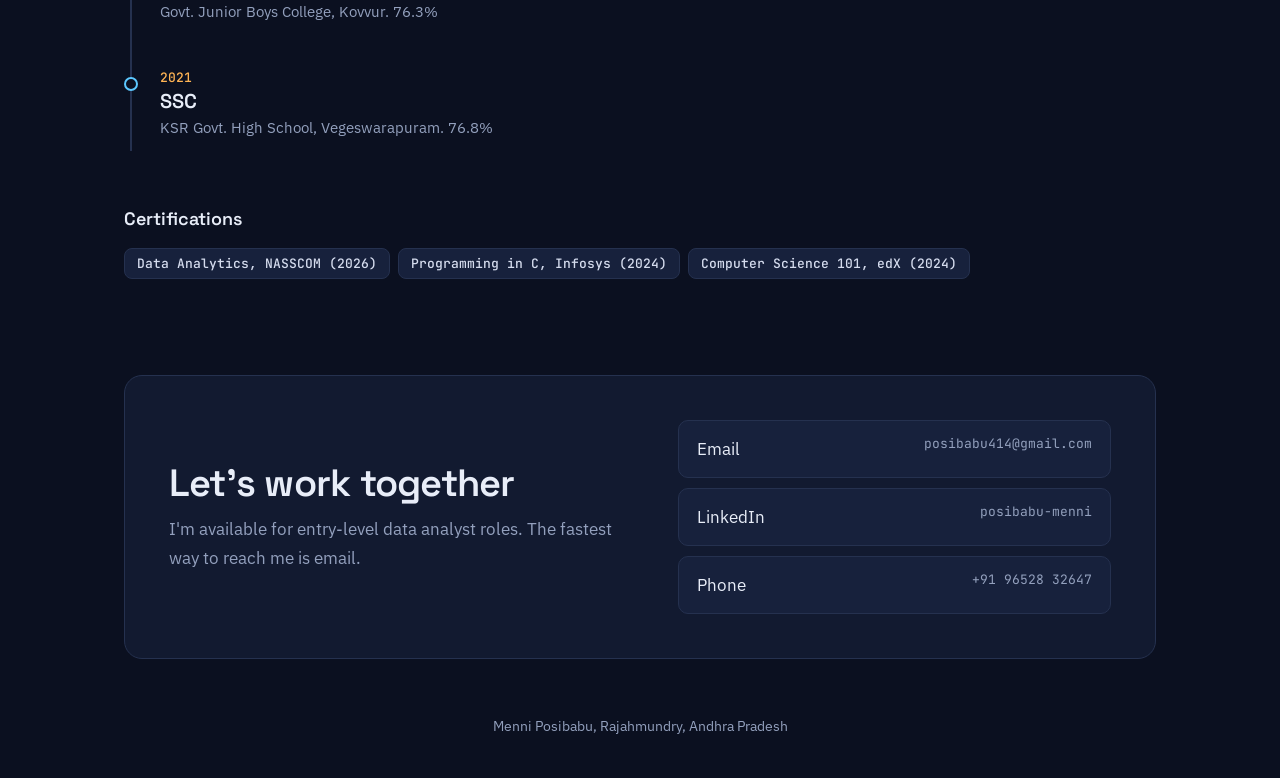
==== commit ce2c59d9: "Add files via upload" ====
--- a/Menni Posibabu _ Portfolio.html
+++ b/Menni Posibabu _ Portfolio.html
@@ -182,7 +182,7 @@
     <div class="about">
       <div class="photo" id="photo">
         <!-- To add your photo, set the src below to your image file, e.g. src="me.jpg" -->
-        <img id="photoimg" alt="Portrait of Menni Posibabu" src="">
+        <img id="photoimg" alt="Portrait of Menni Posibabu" src="my_photo.jpeg">
         <span>MP</span>
       </div>
       <div>
@@ -229,13 +229,9 @@
             <li>Built an interactive Power BI dashboard and Excel pivot reports to present the findings.</li>
           </ul>
         </div>
-        <div class="viz" aria-hidden="true">
-          <svg viewBox="0 0 300 130" role="img">
-            <g fill="#25314f"><rect x="14" y="70" width="30" height="50" rx="4"/><rect x="62" y="48" width="30" height="72" rx="4"/><rect x="110" y="80" width="30" height="40" rx="4"/></g>
-            <g fill="#5cc8ff"><rect x="158" y="22" width="30" height="98" rx="4"/><rect x="206" y="56" width="30" height="64" rx="4"/><rect x="254" y="38" width="30" height="82" rx="4"/></g>
-            <line x1="6" y1="120" x2="294" y2="120" stroke="#25314f"/>
-          </svg>
-          <small>Illustration of a dashboard view</small>
+        <div class="viz">
+          <img src="Advanture_Works.png" alt="Adventure Works sales dashboard">
+          <small>Adventure Works sales dashboard</small>
         </div>
       </article>
 
@@ -249,16 +245,9 @@
             <li>Added real-time detection that raises an alert when drowsiness is identified.</li>
           </ul>
         </div>
-        <div class="viz" aria-hidden="true">
-          <svg viewBox="0 0 300 130" role="img">
-            <g fill="none" stroke="#5cc8ff" stroke-width="2.5" stroke-linecap="round" stroke-linejoin="round">
-              <path d="M10 100 C60 98 90 30 140 34 S220 100 290 60"/>
-            </g>
-            <path d="M10 100 C60 98 90 30 140 34 S220 100 290 60 L290 120 L10 120Z" fill="#5cc8ff" opacity=".1"/>
-            <circle cx="140" cy="34" r="5" fill="#ffb454"/>
-            <line x1="6" y1="120" x2="294" y2="120" stroke="#25314f"/>
-          </svg>
-          <small>Illustration of a training curve</small>
+        <div class="viz">
+          <img src="Driver_Drowsiness.png" alt="Driver drowsiness detection project example">
+          <small>Driver drowsiness detection using CNN</small>
         </div>
       </article>
 
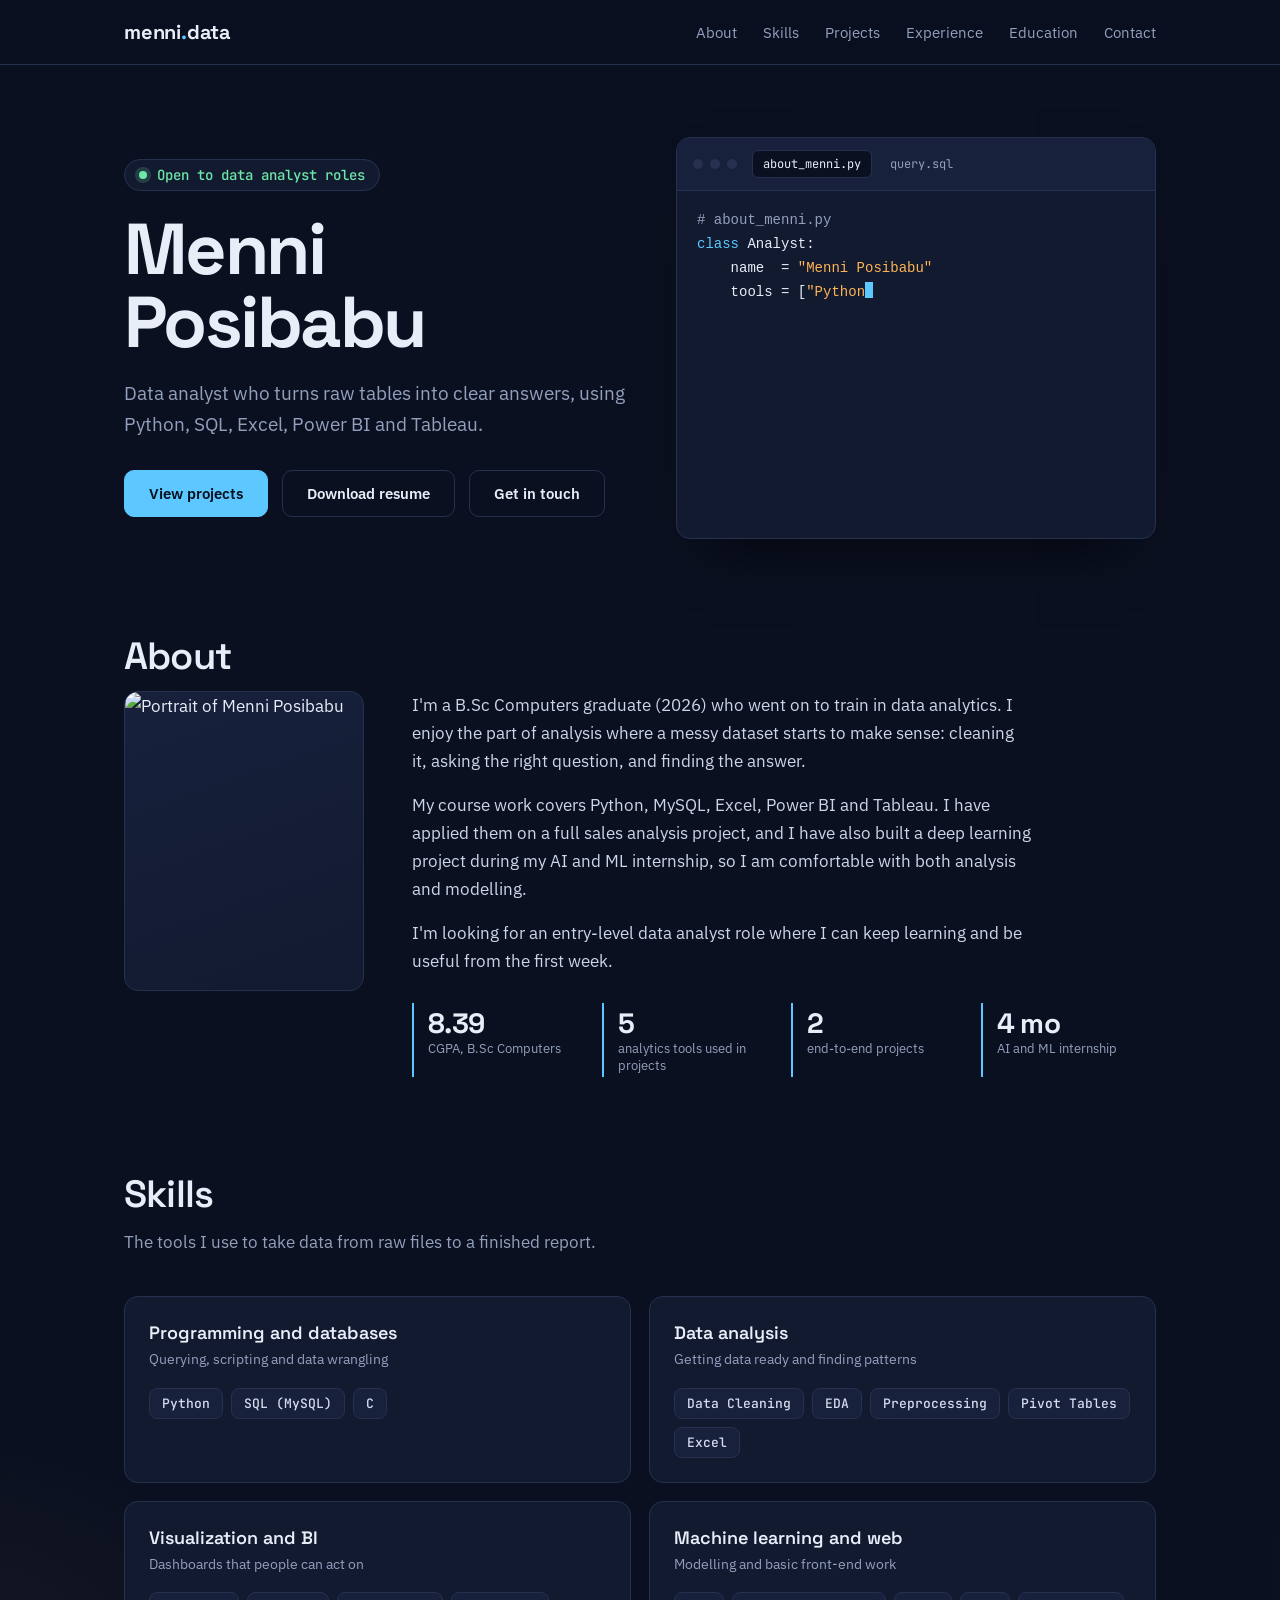
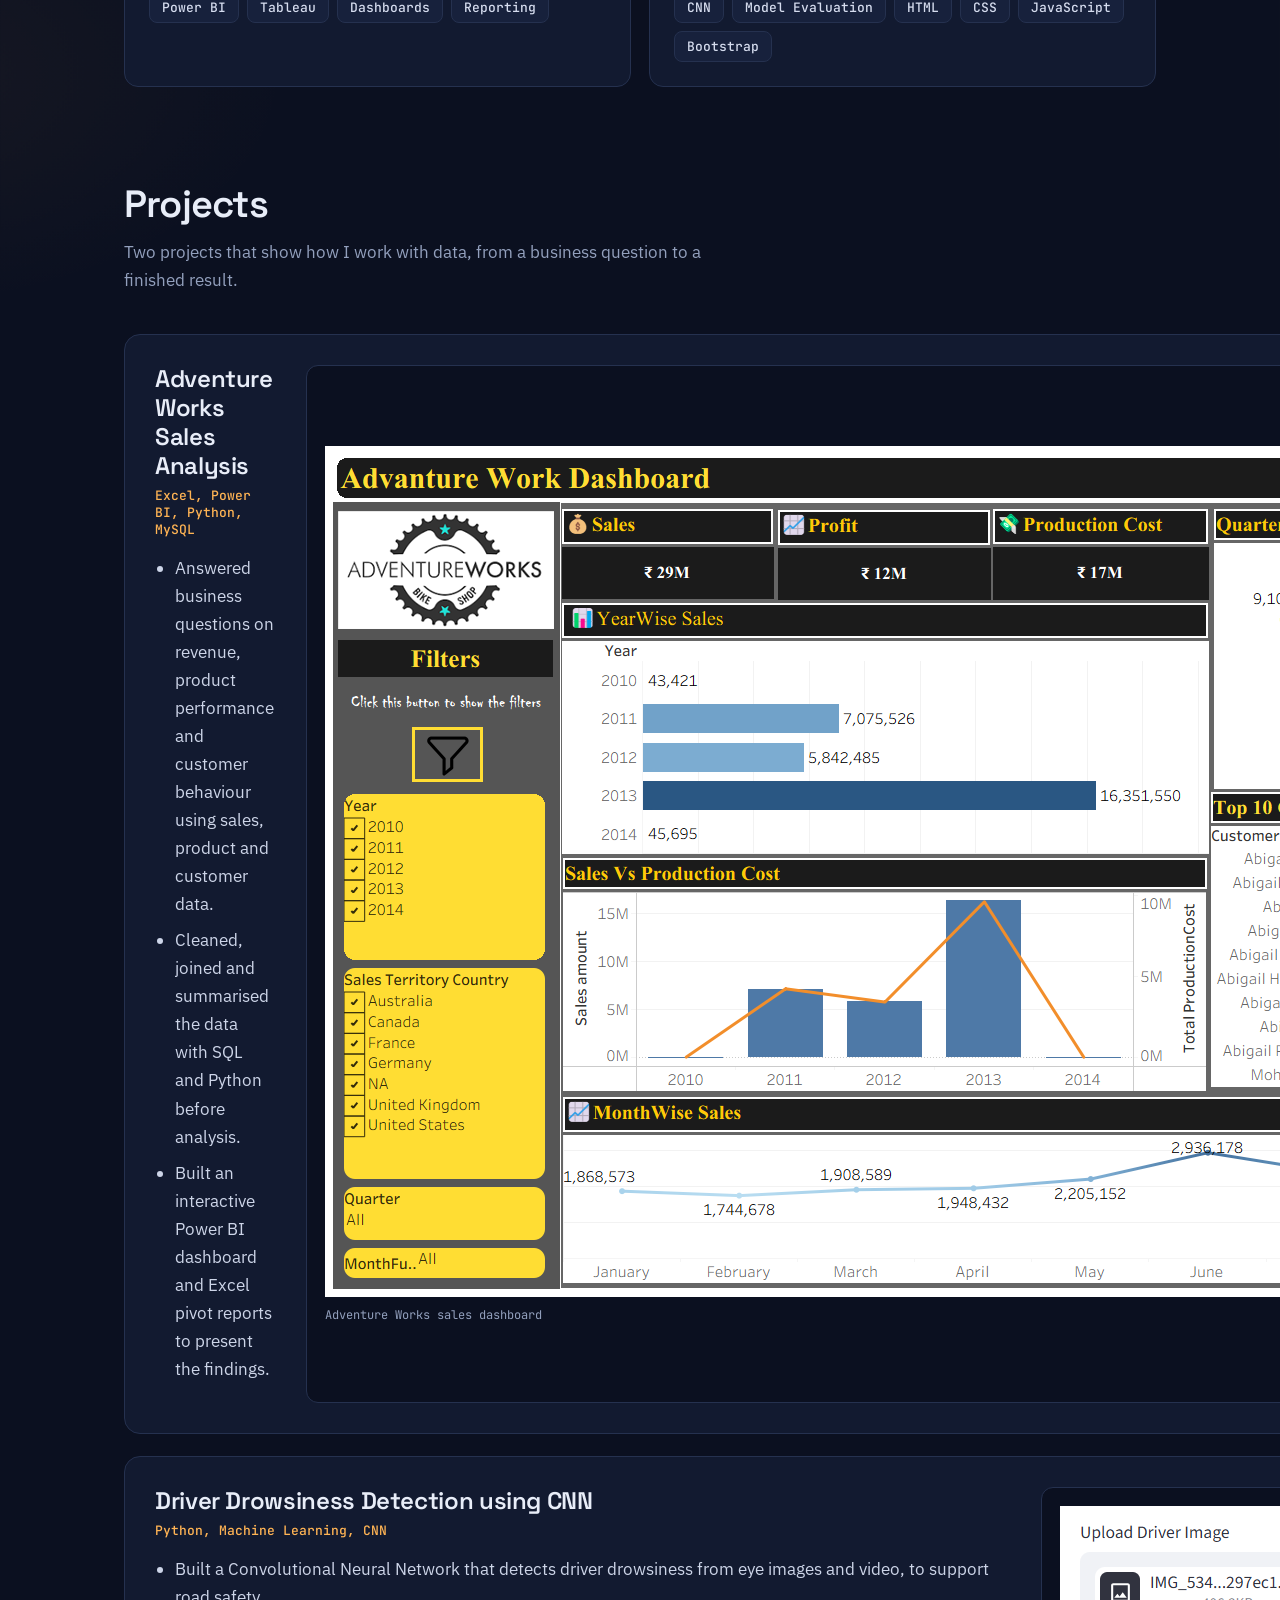
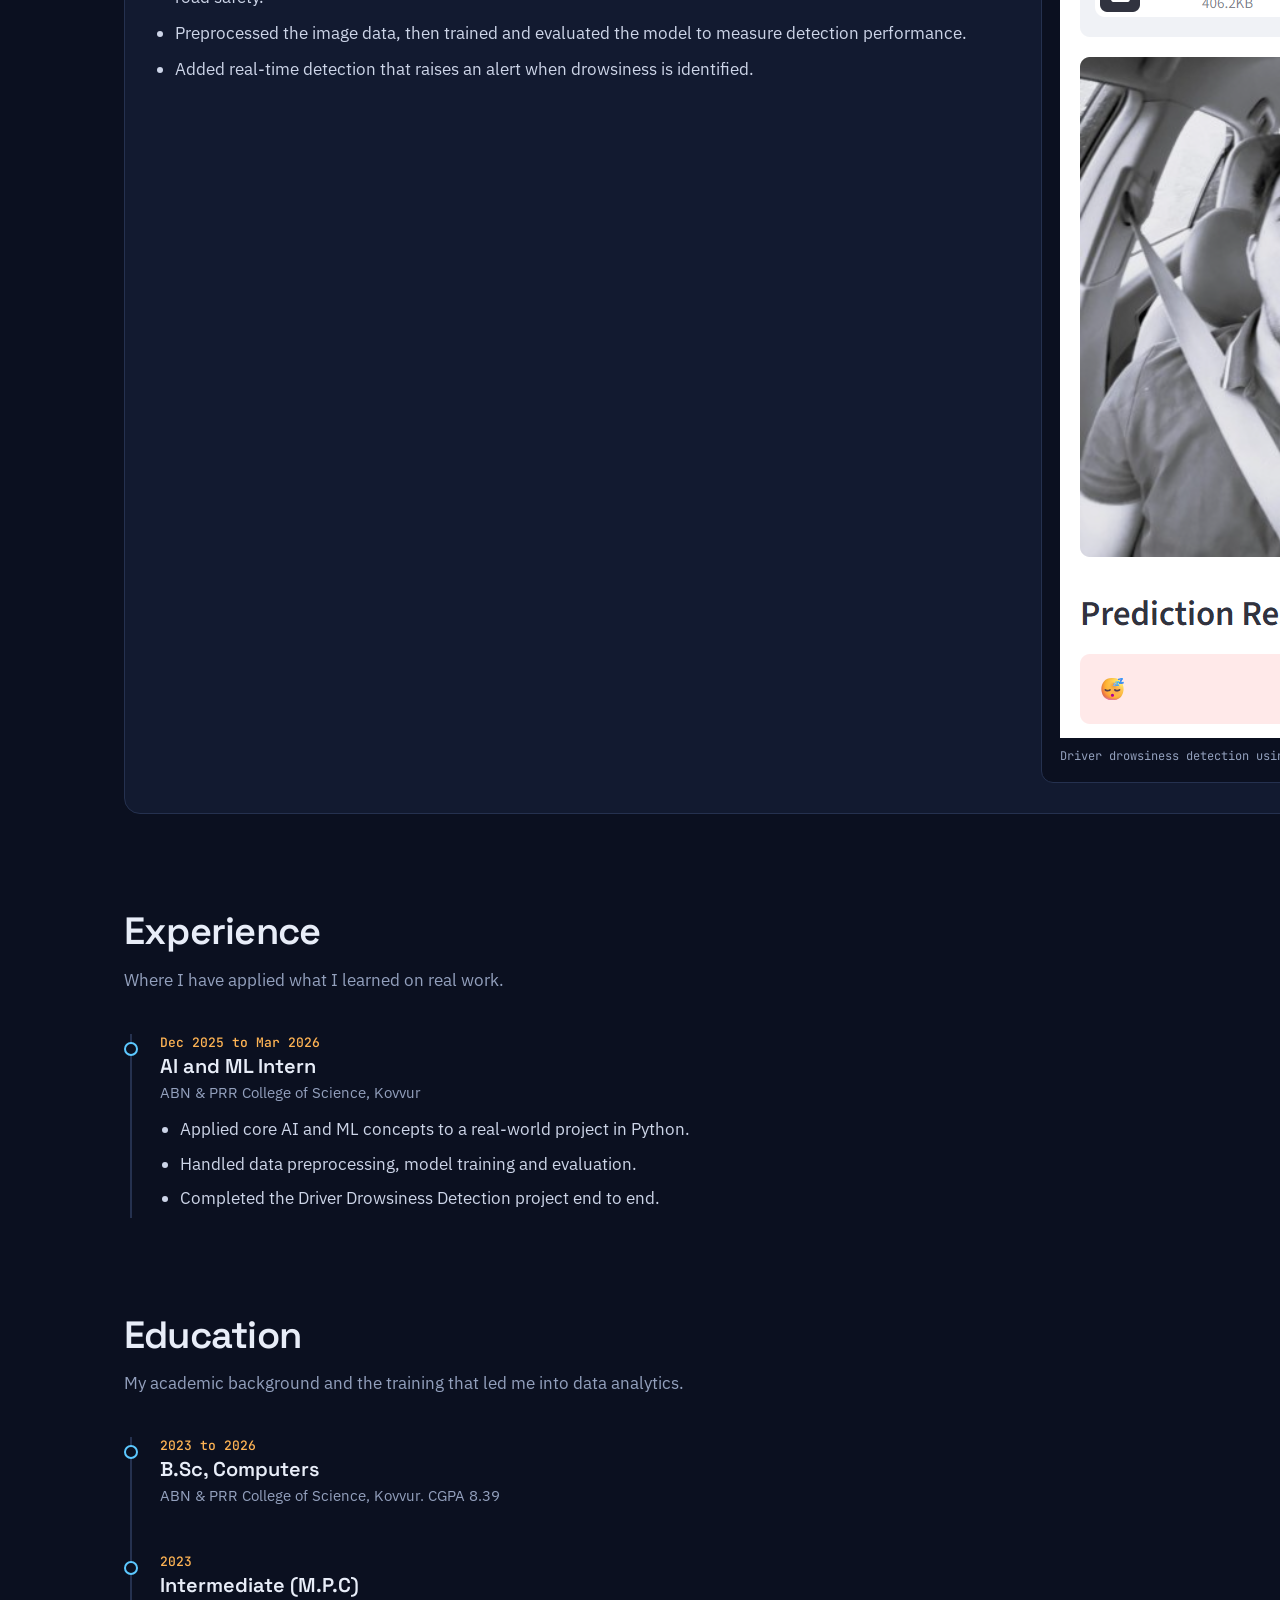
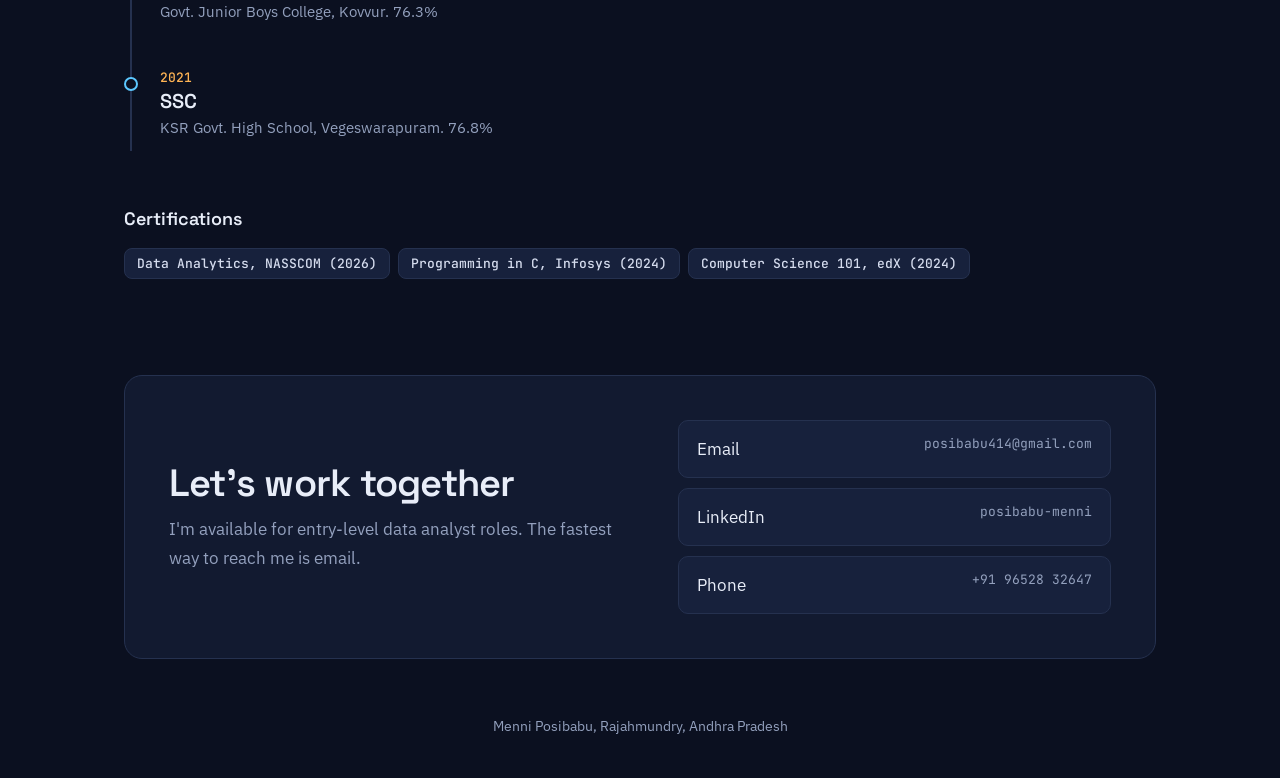
==== commit a3a04632: "Update Menni Posibabu _ Portfolio.html" ====
--- a/Menni Posibabu _ Portfolio.html
+++ b/Menni Posibabu _ Portfolio.html
@@ -182,8 +182,8 @@
     <div class="about">
       <div class="photo" id="photo">
         <!-- To add your photo, set the src below to your image file, e.g. src="me.jpg" -->
-        <img id="photoimg" alt="Portrait of Menni Posibabu" src="my_photo.jpeg">
-        <span>MP</span>
+        <img id="photoimg" alt="Portrait of Menni Posibabu" src="my_photo.jng">
+        
       </div>
       <div>
         <p>I'm a B.Sc Computers graduate (2026) who went on to train in data analytics. I enjoy the part of analysis where a messy dataset starts to make sense: cleaning it, asking the right question, and finding the answer.</p>
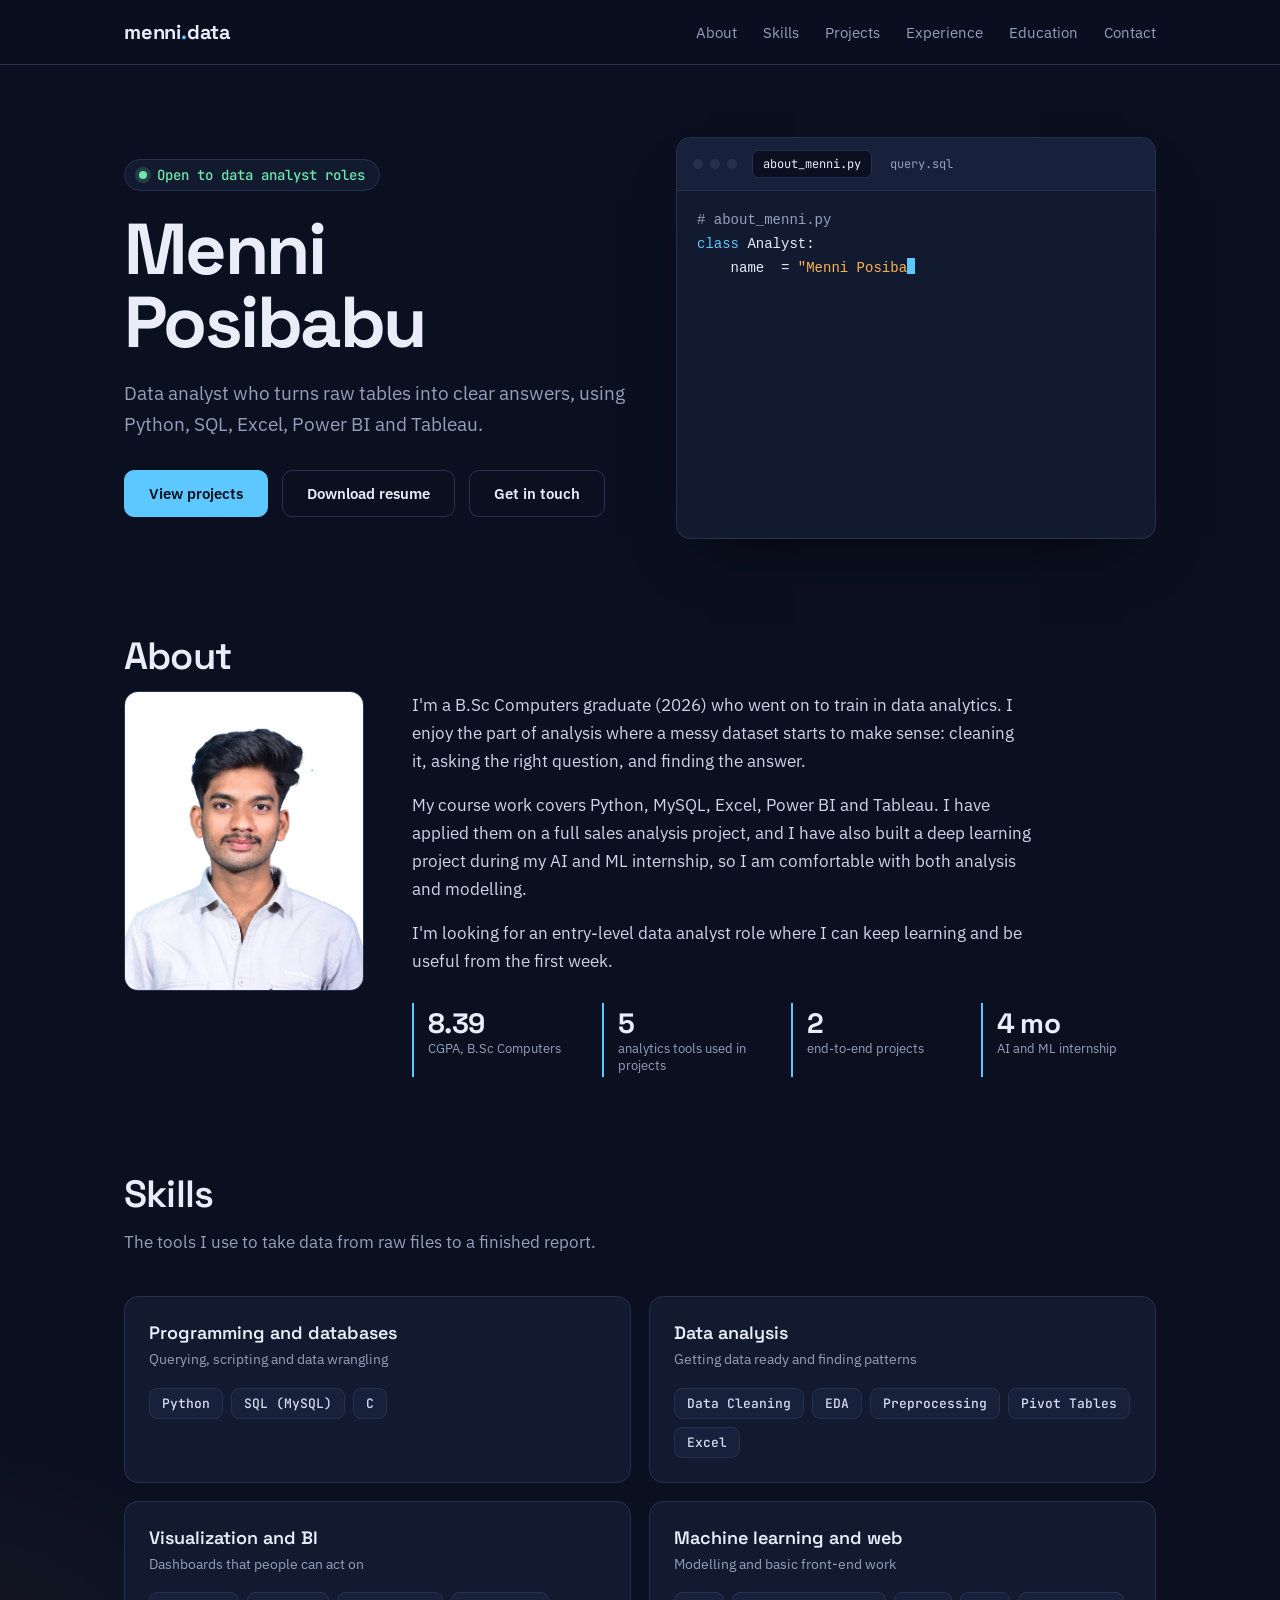
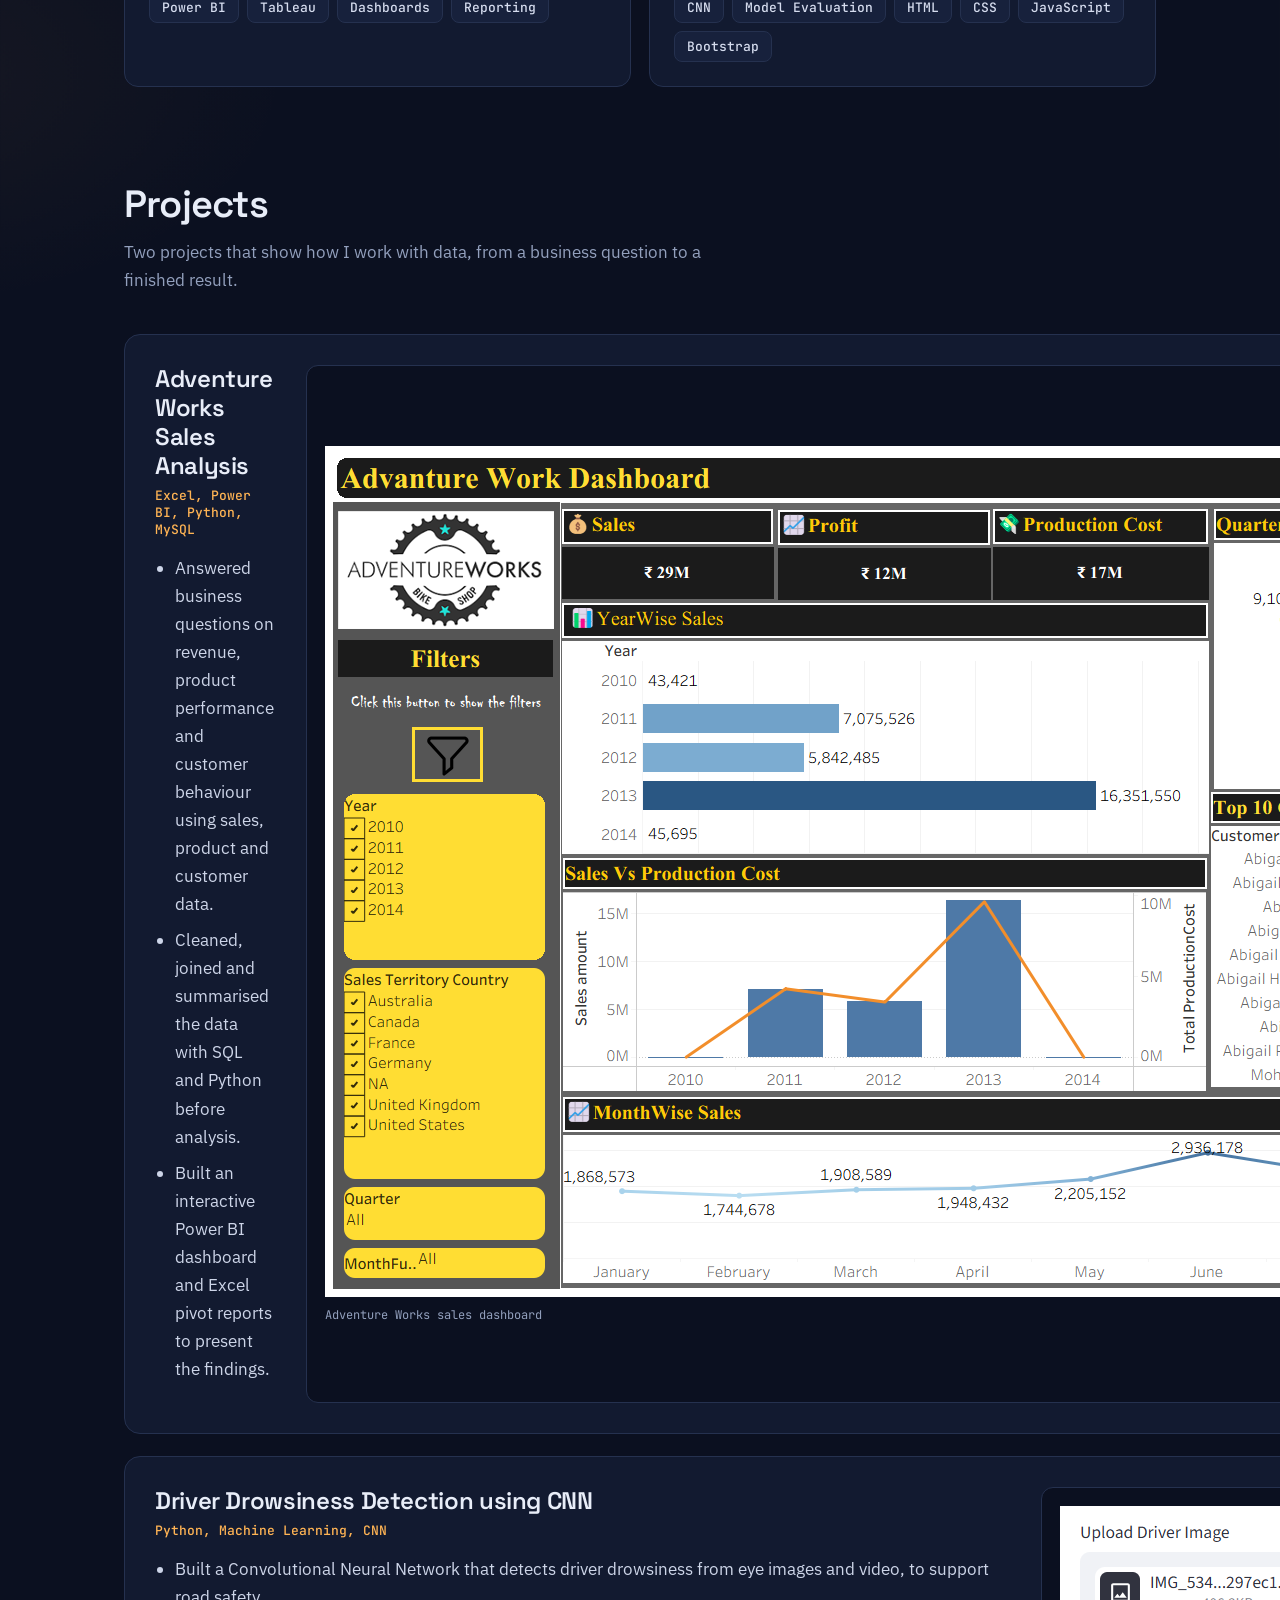
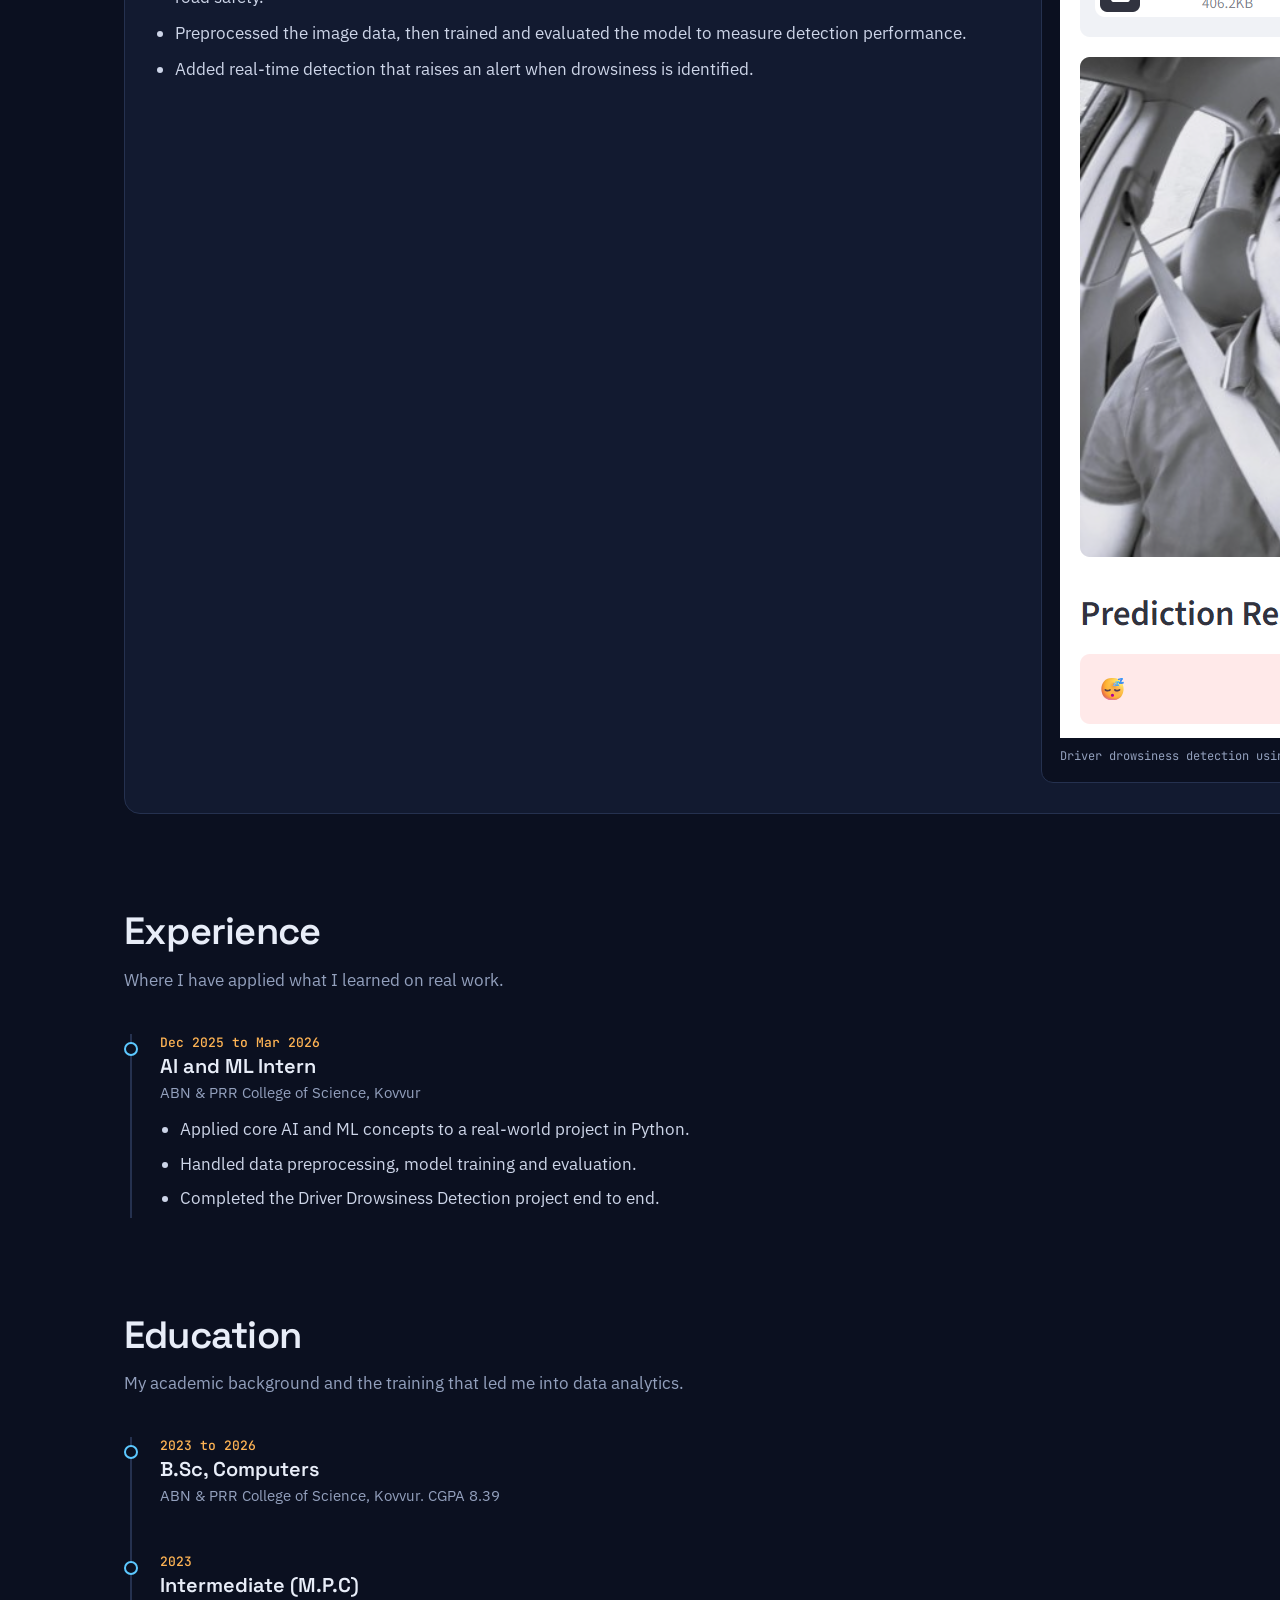
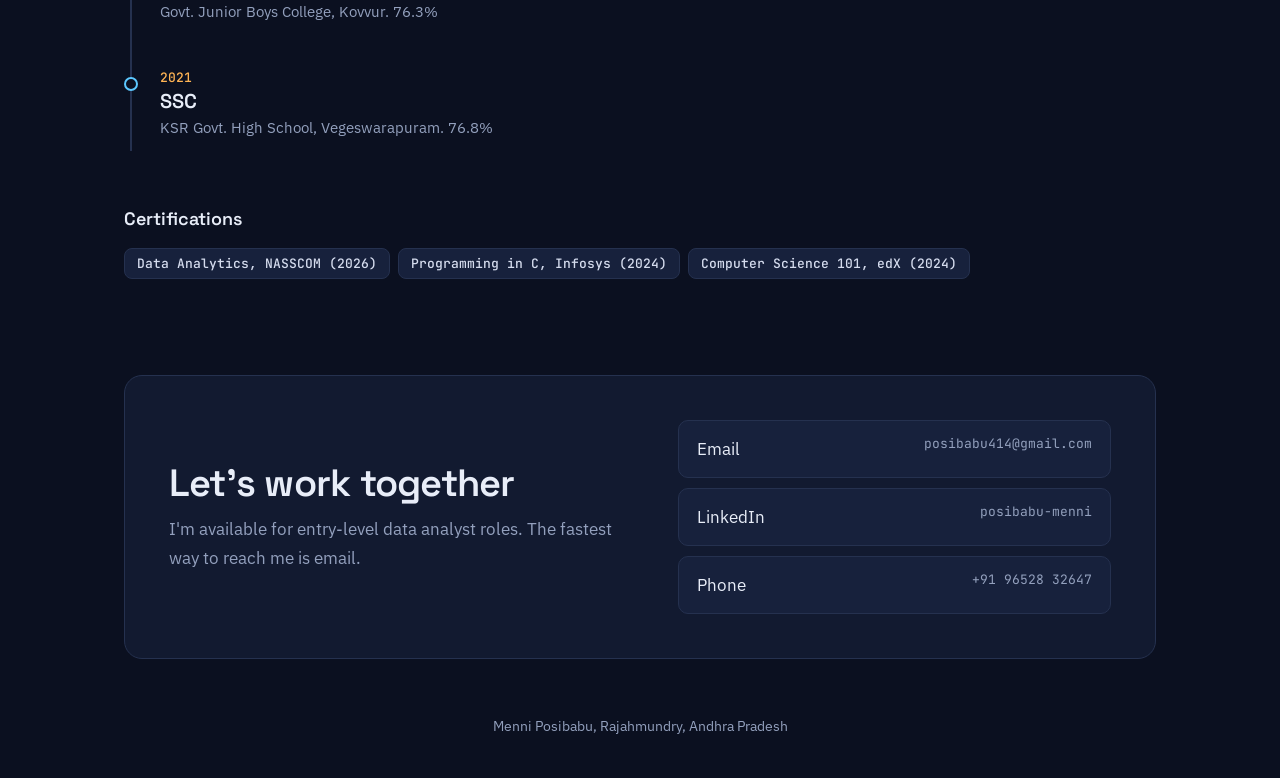
==== commit 71a0b1fa: "Change photo source format to JPEG Updated image source format from .jng to .jpeg." ====
--- a/Menni Posibabu _ Portfolio.html
+++ b/Menni Posibabu _ Portfolio.html
@@ -182,7 +182,7 @@
     <div class="about">
       <div class="photo" id="photo">
         <!-- To add your photo, set the src below to your image file, e.g. src="me.jpg" -->
-        <img id="photoimg" alt="Portrait of Menni Posibabu" src="my_photo.jng">
+        <img id="photoimg" alt="Portrait of Menni Posibabu" src="my_photo.jpeg">
         
       </div>
       <div>
